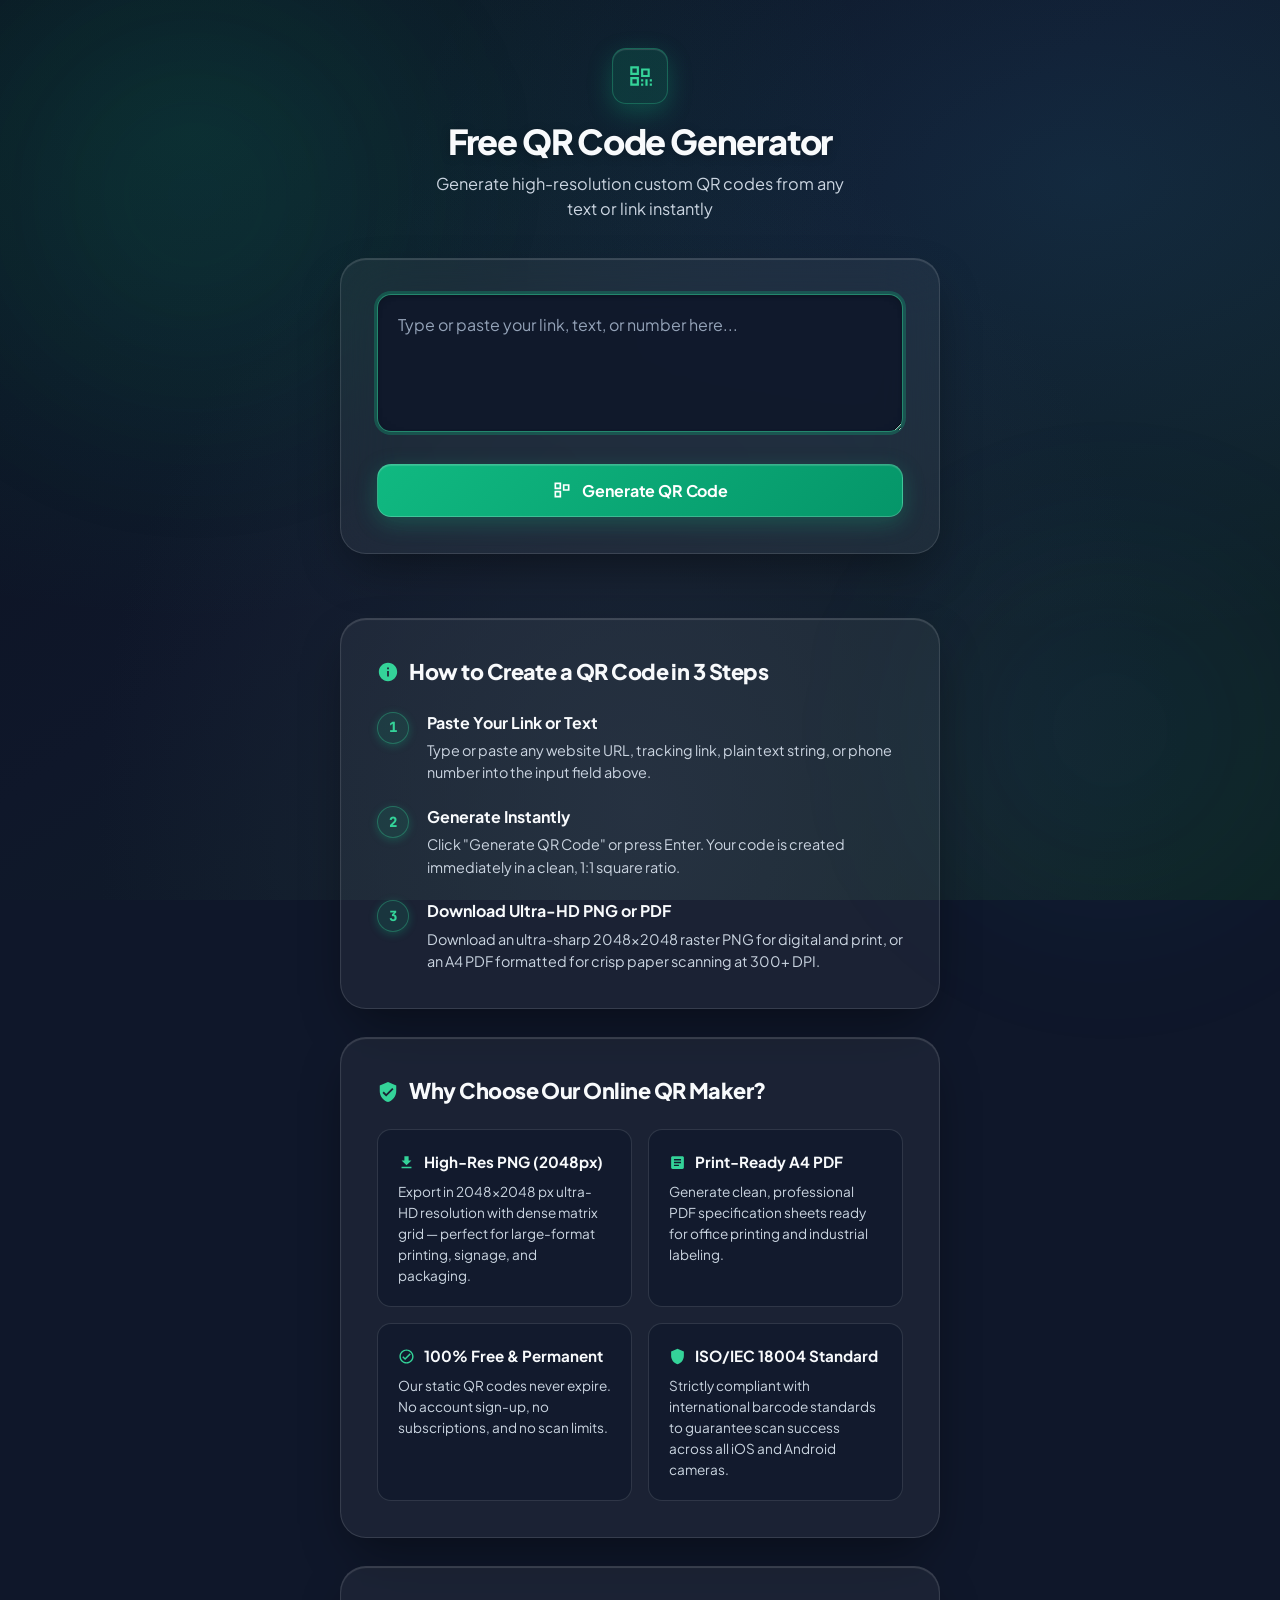
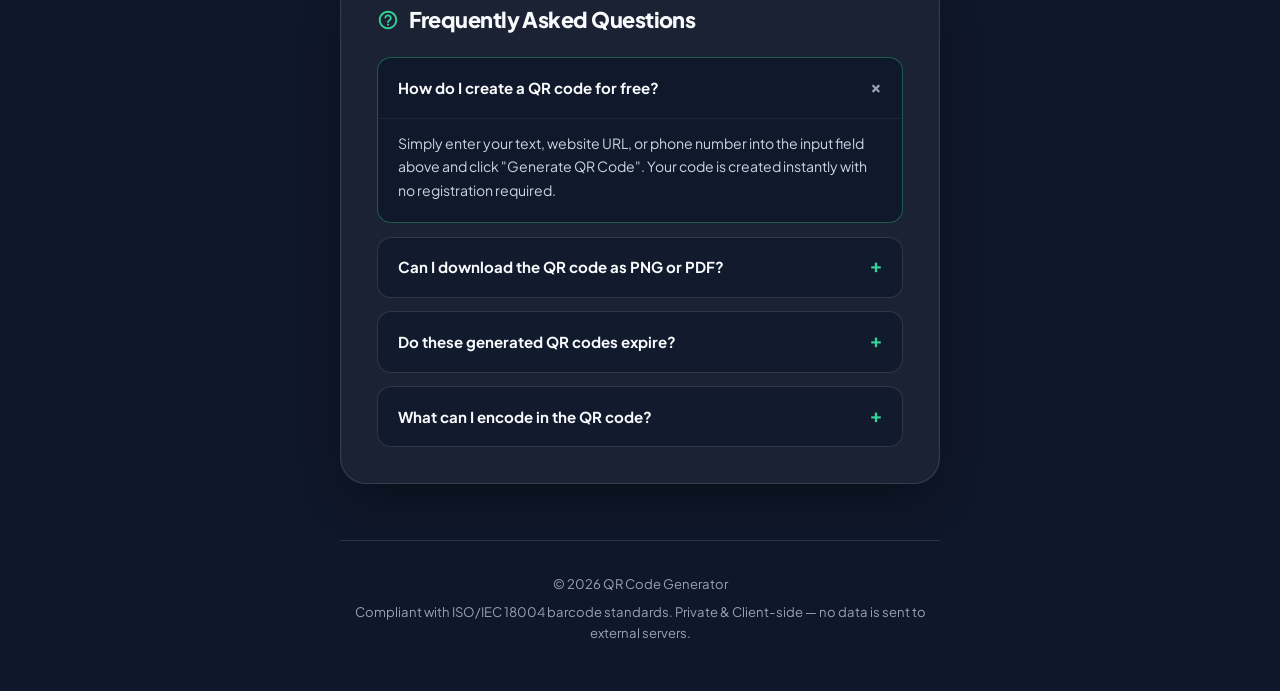
==== index.html @ 017c7a45 "first-commit" ====
<!DOCTYPE html>
<html lang="en">

<head>
    <meta charset="UTF-8">
    <meta name="viewport" content="width=device-width, initial-scale=1.0">
    <title>Free QR Code Generator</title>

    <!-- Search Engine Optimization Meta Tags -->
    <meta name="description"
        content="Generate high-resolution custom QR codes online for free. Convert links, text, or phone numbers to scannable QR codes and download as PNG or PDF instantly.">
    <meta name="keywords"
        content="QR code generator, free QR code generator, create QR code online, QR code maker, generate QR code from link, download QR code PNG, QR code PDF generator, permanent QR code, high resolution QR code">
    <meta name="author" content="QR Code Generator">
    <meta name="robots" content="index, follow, max-image-preview:large, max-snippet:-1, max-video-preview:-1">
    <link rel="canonical" href="https://qrcode-generator.pages.dev/">

    <!-- Open Graph / Facebook / LinkedIn / Discord -->
    <meta property="og:type" content="website">
    <meta property="og:url" content="https://qrcode-generator.pages.dev/">
    <meta property="og:title" content="Free QR Code Generator — Create Custom QR Codes in PNG & PDF">
    <meta property="og:description"
        content="Generate high-resolution custom QR codes online for free. Convert links, text, or phone numbers to scannable QR codes and download as PNG or PDF instantly.">
    <meta property="og:site_name" content="QR Code Generator">
    <meta property="og:locale" content="en_US">

    <!-- Twitter Card -->
    <meta name="twitter:card" content="summary_large_image">
    <meta name="twitter:url" content="https://qrcode-generator.pages.dev/">
    <meta name="twitter:title" content="Free QR Code Generator — Create Custom QR Codes in PNG & PDF">
    <meta name="twitter:description"
        content="Generate high-resolution custom QR codes online for free. Convert links, text, or phone numbers to scannable QR codes and download as PNG or PDF instantly.">

    <!-- Mobile & Theme -->
    <meta name="theme-color" content="#0f172a">
    <link rel="icon" type="image/svg+xml"
        href="data:image/svg+xml,%3Csvg xmlns='http://www.w3.org/2000/svg' viewBox='0 0 24 24' fill='%2334d399'%3E%3Cpath d='M3 11V3h8v8H3zm2-6v4h4V5H5zM3 21v-8h8v8H3zm2-6v4h4v-4H5zm8-10h8v8h-8V5zm2 6h4V7h-4v4zm-2 4h2v2h-2v-2zm4 0h2v2h-2v-2zm-4 4h2v2h-2v-2zm4 0h2v2h-2v-2zm4 0h2v2h-2v-2zm0-4h2v2h-2v-2zm-4 2h2v2h-2v-2z'/%3E%3C/svg%3E">
    <link rel="preconnect" href="https://fonts.googleapis.com">
    <link rel="preconnect" href="https://fonts.gstatic.com" crossorigin>
    <link
        href="https://fonts.googleapis.com/css2?family=Plus+Jakarta+Sans:wght@400;500;600;700;800&family=JetBrains+Mono:wght@400;500;600&display=swap"
        rel="stylesheet">
    <link rel="stylesheet" href="styles.css">

    <!-- Schema.org JSON-LD Structured Data for Google Rich Snippets -->
    <script type="application/ld+json">
    {
      "@context": "https://schema.org",
      "@graph": [
        {
          "@type": "WebApplication",
          "@id": "https://qrcode-generator.pages.dev/#webapp",
          "name": "QR Code Generator",
          "url": "https://qrcode-generator.pages.dev/",
          "description": "Free high-quality QR code generator tool to create scannable QR codes from links or text, downloadable in PNG and PDF.",
          "applicationCategory": "UtilitiesApplication",
          "operatingSystem": "All",
          "browserRequirements": "Requires JavaScript. Requires HTML5.",
          "offers": {
            "@type": "Offer",
            "price": "0",
            "priceCurrency": "USD"
          },
          "featureList": [
            "Convert any text or URL into a QR code",
            "Ultra high-resolution 2048x2048 PNG download",
            "Print-ready A4 PDF document download",
            "High-version dense matrix with Level H error correction",
            "ISO/IEC 18004 Standard compliance",
            "100% free with no registration required"
          ]
        },
        {
          "@type": "HowTo",
          "@id": "https://qrcode-generator.pages.dev/#howto",
          "name": "How to Create a QR Code for Free",
          "description": "Step-by-step instructions to create and download a custom QR code.",
          "step": [
            {
              "@type": "HowToStep",
              "position": 1,
              "name": "Enter Your Content",
              "text": "Paste any URL link, text string, tracking ID, or phone number into the input field."
            },
            {
              "@type": "HowToStep",
              "position": 2,
              "name": "Click Generate",
              "text": "Click the Generate QR Code button or press Enter to render the scannable code immediately."
            },
            {
              "@type": "HowToStep",
              "position": 3,
              "name": "Download Ultra HD PNG or PDF",
              "text": "Choose to download your QR code as a 2048x2048 ultra-HD PNG image or an A4 PDF document optimized for paper printing."
            }
          ]
        },
        {
          "@type": "FAQPage",
          "@id": "https://qrcode-generator.pages.dev/#faq",
          "mainEntity": [
            {
              "@type": "Question",
              "name": "How do I create a QR code for free?",
              "acceptedAnswer": {
                "@type": "Answer",
                "text": "Simply enter your text, website URL, or phone number into the input field above, and click 'Generate QR Code'. Your code is created instantly with no registration required."
              }
            },
            {
              "@type": "Question",
              "name": "Can I download the QR code as PNG or PDF?",
              "acceptedAnswer": {
                "@type": "Answer",
                "text": "Yes! Once generated, you can download your QR code as an ultra high-resolution 2048x2048 raster PNG image for screens and print, or as an A4 PDF document formatted for crisp paper printing."
              }
            },
            {
              "@type": "Question",
              "name": "Do these generated QR codes expire?",
              "acceptedAnswer": {
                "@type": "Answer",
                "text": "No. These are static standard QR codes compliant with the ISO/IEC 18004 specification. They never expire and will work permanently as long as the encoded destination remains valid."
              }
            },
            {
              "@type": "Question",
              "name": "What can I encode in the QR code?",
              "acceptedAnswer": {
                "@type": "Answer",
                "text": "You can encode website links (URLs), serial numbers, tracking identifiers, Wi-Fi credentials, email addresses, phone numbers, or any custom text up to 2,048 characters."
              }
            }
          ]
        }
      ]
    }
    </script>
</head>

<body>

    <main class="app-shell">
        <!-- Header -->
        <header class="app-header">
            <div class="brand-icon" aria-hidden="true">
                <svg viewBox="0 0 24 24">
                    <path
                        d="M3 11V3h8v8H3zm2-6v4h4V5H5zM3 21v-8h8v8H3zm2-6v4h4v-4H5zm8-10h8v8h-8V5zm2 6h4V7h-4v4zm-2 4h2v2h-2v-2zm4 0h2v2h-2v-2zm-4 4h2v2h-2v-2zm4 0h2v2h-2v-2zm4 0h2v2h-2v-2zm0-4h2v2h-2v-2zm-4 2h2v2h-2v-2z" />
                </svg>
            </div>
            <h1>Free QR Code Generator</h1>
            <p>Generate high-resolution custom QR codes from any text or link instantly</p>
        </header>

        <!-- Main Form Card -->
        <section class="main-card" aria-label="QR Code Generator Tool">
            <form id="qrForm">
                <div class="form-group">
                    <!-- <div class="form-label">
                        <label for="textInput"></label>
                        <span class="char-counter"><span id="charCount">0</span> characters</span>
                    </div> -->
                    <textarea id="textInput" class="input-field"
                        placeholder="Type or paste your link, text, or number here..." rows="4" autofocus
                        aria-label="Text or link to encode into QR code" required></textarea>
                </div>

                <button type="submit" class="btn-primary" id="generateBtn" aria-label="Generate QR Code">
                    <svg viewBox="0 0 24 24" aria-hidden="true">
                        <path
                            d="M3 11V3h8v8H3zm2-6v4h4V5H5zM3 21v-8h8v8H3zm2-6v4h4v-4H5zm8-10h8v8h-8V5zm2 6h4V7h-4v4z" />
                    </svg>
                    Generate QR Code
                </button>
            </form>
        </section>

        <!-- SEO Informational & Keyword Authority Section -->
        <section class="seo-content-section" aria-label="About QR Code Generator">
            <!-- How It Works Step-by-Step -->
            <article class="seo-card">
                <h2>
                    <svg viewBox="0 0 24 24" aria-hidden="true">
                        <path
                            d="M12 2C6.48 2 2 6.48 2 12s4.48 10 10 10 10-4.48 10-10S17.52 2 12 2zm1 15h-2v-6h2v6zm0-8h-2V7h2v2z" />
                    </svg>
                    How to Create a QR Code in 3 Steps
                </h2>
                <ol class="steps-list">
                    <li class="step-item">
                        <span class="step-num" aria-hidden="true">1</span>
                        <div class="step-info">
                            <h3>Paste Your Link or Text</h3>
                            <p>Type or paste any website URL, tracking link, plain text string, or phone number into the
                                input field above.</p>
                        </div>
                    </li>
                    <li class="step-item">
                        <span class="step-num" aria-hidden="true">2</span>
                        <div class="step-info">
                            <h3>Generate Instantly</h3>
                            <p>Click "Generate QR Code" or press Enter. Your code is created immediately in a clean, 1:1
                                square ratio.</p>
                        </div>
                    </li>
                    <li class="step-item">
                        <span class="step-num" aria-hidden="true">3</span>
                        <div class="step-info">
                            <h3>Download Ultra-HD PNG or PDF</h3>
                            <p>Download an ultra-sharp 2048×2048 raster PNG for digital and print, or an A4 PDF
                                formatted for crisp paper scanning at 300+ DPI.</p>
                        </div>
                    </li>
                </ol>
            </article>

            <!-- Key Features Grid -->
            <article class="seo-card">
                <h2>
                    <svg viewBox="0 0 24 24" aria-hidden="true">
                        <path
                            d="M12 1L3 5v6c0 5.55 3.84 10.74 9 12 5.16-1.26 9-6.45 9-12V5l-9-4zm-2 16l-4-4 1.41-1.41L10 14.17l6.59-6.59L18 9l-8 8z" />
                    </svg>
                    Why Choose Our Online QR Maker?
                </h2>
                <div class="features-grid">
                    <div class="feature-box">
                        <h3>
                            <svg viewBox="0 0 24 24" aria-hidden="true">
                                <path d="M19 9h-4V3H9v6H5l7 7 7-7zM5 18v2h14v-2H5z" />
                            </svg>
                            High-Res PNG (2048px)
                        </h3>
                        <p>Export in 2048×2048 px ultra-HD resolution with dense matrix grid — perfect for large-format
                            printing, signage, and packaging.</p>
                    </div>
                    <div class="feature-box">
                        <h3>
                            <svg viewBox="0 0 24 24" aria-hidden="true">
                                <path
                                    d="M19 3H5c-1.1 0-2 .9-2 2v14c0 1.1.9 2 2 2h14c1.1 0 2-.9 2-2V5c0-1.1-.9-2-2-2zm-5 14H7v-2h7v2zm3-4H7v-2h10v2zm0-4H7V7h10v2z" />
                            </svg>
                            Print-Ready A4 PDF
                        </h3>
                        <p>Generate clean, professional PDF specification sheets ready for office printing and
                            industrial labeling.</p>
                    </div>
                    <div class="feature-box">
                        <h3>
                            <svg viewBox="0 0 24 24" aria-hidden="true">
                                <path
                                    d="M12 2C6.48 2 2 6.48 2 12s4.48 10 10 10 10-4.48 10-10S17.52 2 12 2zm0 18c-4.41 0-8-3.59-8-8s3.59-8 8-8 8 3.59 8 8-3.59 8-8 8zm4.59-12.42L10 14.17l-2.59-2.58L6 13l4 4 8-8z" />
                            </svg>
                            100% Free & Permanent
                        </h3>
                        <p>Our static QR codes never expire. No account sign-up, no subscriptions, and no scan limits.
                        </p>
                    </div>
                    <div class="feature-box">
                        <h3>
                            <svg viewBox="0 0 24 24" aria-hidden="true">
                                <path d="M12 1L3 5v6c0 5.55 3.84 10.74 9 12 5.16-1.26 9-6.45 9-12V5l-9-4z" />
                            </svg>
                            ISO/IEC 18004 Standard
                        </h3>
                        <p>Strictly compliant with international barcode standards to guarantee scan success across all
                            iOS and Android cameras.</p>
                    </div>
                </div>
            </article>

            <!-- Frequently Asked Questions (FAQ) -->
            <article class="seo-card">
                <h2>
                    <svg viewBox="0 0 24 24" aria-hidden="true">
                        <path
                            d="M11 18h2v-2h-2v2zm1-16C6.48 2 2 6.48 2 12s4.48 10 10 10 10-4.48 10-10S17.52 2 12 2zm0 18c-4.41 0-8-3.59-8-8s3.59-8 8-8 8 3.59 8 8-3.59 8-8 8zm0-14c-2.21 0-4 1.79-4 4h2c0-1.1.9-2 2-2s2 .9 2 2c0 2-3 1.75-3 5h2c0-2.25 3-2.5 3-5 0-2.21-1.79-4-4-4z" />
                    </svg>
                    Frequently Asked Questions
                </h2>
                <div class="faq-list">
                    <details class="faq-item" open>
                        <summary class="faq-question">How do I create a QR code for free?</summary>
                        <div class="faq-answer">
                            Simply enter your text, website URL, or phone number into the input field above and click
                            "Generate QR Code". Your code is created instantly with no registration required.
                        </div>
                    </details>
                    <details class="faq-item">
                        <summary class="faq-question">Can I download the QR code as PNG or PDF?</summary>
                        <div class="faq-answer">
                            Yes! Once generated, you can download your QR code as an ultra high-resolution 2048×2048 raster PNG
                            image optimized for print and screens, or as an A4 PDF document formatted for paper printing.
                        </div>
                    </details>
                    <details class="faq-item">
                        <summary class="faq-question">Do these generated QR codes expire?</summary>
                        <div class="faq-answer">
                            No. These are static standard QR codes compliant with the ISO/IEC 18004 specification. They
                            never expire and will work permanently as long as the encoded destination remains valid.
                        </div>
                    </details>
                    <details class="faq-item">
                        <summary class="faq-question">What can I encode in the QR code?</summary>
                        <div class="faq-answer">
                            You can encode website links (URLs), serial numbers, tracking identifiers, Wi-Fi
                            credentials, email addresses, phone numbers, or any custom text up to 2,048 characters.
                        </div>
                    </details>
                </div>
            </article>
        </section>

        <!-- SEO Footer -->
        <footer class="seo-footer">
            <p>© 2026 QR Code Generator</p>
            <p>Compliant with ISO/IEC 18004 barcode standards. Private & Client-side — no data is sent to external
                servers.</p>
        </footer>
    </main>

    <!-- Toast Notification -->
    <div id="toast" class="toast-msg" role="status" aria-live="polite"></div>

    <script src="script.js"></script>
</body>

</html>
---- styles.css ----
/* ==========================================================================
   QR Code Generator — Pro Typography, Fluid Responsiveness & Micro-Animations
   Font: Plus Jakarta Sans & JetBrains Mono
   Theme: Easy-on-the-Eyes Ambient Slate & Electric Mint Glassmorphism
   Zero Purple · Zero Pitch-Black · Zero Warping
   ========================================================================== */

/* --------------------------------------------------------------------------
   Design Tokens & System Variables
   -------------------------------------------------------------------------- */
:root {
    /* Atmospheric Base & Canvas */
    --bg-base: #0f172a;
    --card-glass: rgba(255, 255, 255, 0.05);
    --card-glass-hover: rgba(255, 255, 255, 0.08);
    --input-glass: rgba(15, 23, 42, 0.65);
    --input-glass-focus: rgba(15, 23, 42, 0.9);

    /* Glass Borders & Specular Highlights */
    --border-glass: rgba(255, 255, 255, 0.12);
    --border-glass-hover: rgba(255, 255, 255, 0.22);
    --border-glass-focus: rgba(52, 211, 153, 0.6);
    --glass-shine: inset 0 1px 1px rgba(255, 255, 255, 0.15);

    /* Professional High-Contrast Typography */
    --text-primary: #f8fafc;
    --text-secondary: #cbd5e1;
    --text-muted: #94a3b8;
    --text-inverse: #022c22;

    /* Primary Accent (Electric Emerald Mint) */
    --accent: #10b981;
    --accent-hover: #34d399;
    --accent-glow: rgba(16, 185, 129, 0.28);
    --accent-glass: rgba(16, 185, 129, 0.12);
    --accent-border: rgba(52, 211, 153, 0.35);

    /* PDF Sky Blue Accent */
    --pdf-accent: #38bdf8;
    --pdf-accent-hover: #7dd3fc;
    --pdf-glass: rgba(56, 189, 248, 0.12);
    --pdf-border: rgba(56, 189, 248, 0.35);

    /* Radii */
    --radius-xs: 6px;
    --radius-sm: 10px;
    --radius-md: 14px;
    --radius-lg: 20px;
    --radius-xl: 26px;

    /* Depth Shadows */
    --shadow-glass: 0 20px 50px -12px rgba(0, 0, 0, 0.45), var(--glass-shine);
    --shadow-hover: 0 25px 60px -12px rgba(0, 0, 0, 0.55), var(--glass-shine);

    /* Pro Typography Stack */
    --font-sans: 'Plus Jakarta Sans', -apple-system, BlinkMacSystemFont, 'Segoe UI', Roboto, sans-serif;
    --font-mono: 'JetBrains Mono', 'SF Mono', Consolas, monospace;

    /* Animation Timing */
    --ease-spring: cubic-bezier(0.16, 1, 0.3, 1);
    --ease-bounce: cubic-bezier(0.34, 1.56, 0.64, 1);
    --ease-smooth: cubic-bezier(0.4, 0, 0.2, 1);
}

/* --------------------------------------------------------------------------
   Reset & Fluid Base
   -------------------------------------------------------------------------- */
*,
*::before,
*::after {
    box-sizing: border-box;
    margin: 0;
    padding: 0;
    -webkit-tap-highlight-color: transparent;
}

a,
button,
input,
textarea,
select,
summary,
[role="button"] {
    -webkit-tap-highlight-color: transparent;
}

html {
    scroll-behavior: smooth;
    -webkit-font-smoothing: antialiased;
    -moz-osx-font-smoothing: grayscale;
    text-rendering: optimizeLegibility;
    font-feature-settings: "cv02", "cv03", "cv04", "cv11";
}

/* Custom Sleek Scrollbar */
html {
    scrollbar-width: thin;
    scrollbar-color: rgba(52, 211, 153, 0.35) transparent;
}

::-webkit-scrollbar {
    width: 6px;
    height: 6px;
}

::-webkit-scrollbar-track {
    background: transparent;
}

::-webkit-scrollbar-thumb {
    background: rgba(255, 255, 255, 0.14);
    border-radius: 999px;
    transition: background 0.2s ease;
}

::-webkit-scrollbar-thumb:hover {
    background: rgba(52, 211, 153, 0.5);
}

/* ==========================================================================
   Ambient Atmospheric Background
   ========================================================================== */
body {
    background-color: var(--bg-base);
    background-image:
        radial-gradient(at 15% 15%, rgba(16, 185, 129, 0.12) 0px, transparent 45%),
        radial-gradient(at 85% 20%, rgba(56, 189, 248, 0.1) 0px, transparent 45%),
        radial-gradient(at 50% 90%, rgba(30, 41, 59, 0.8) 0px, transparent 60%),
        linear-gradient(145deg, #0b1120 0%, #0f172a 45%, #0f2425 100%);
    background-attachment: fixed;
    color: var(--text-primary);
    font-family: var(--font-sans);
    line-height: 1.6;
    min-height: 100vh;
    display: flex;
    flex-direction: column;
    align-items: center;
    justify-content: center;
    padding: clamp(1.5rem, 4vw, 3rem) clamp(1rem, 3.5vw, 1.75rem);
    position: relative;
    overflow-x: hidden;
}

/* Ambient Floating Orbs */
body::before,
body::after {
    content: '';
    position: fixed;
    border-radius: 50%;
    filter: blur(100px);
    pointer-events: none;
    z-index: -1;
    opacity: 0.65;
    will-change: transform, opacity;
}

body::before {
    width: clamp(320px, 45vw, 550px);
    height: clamp(320px, 45vw, 550px);
    background: radial-gradient(circle, rgba(16, 185, 129, 0.18), transparent 70%);
    top: -80px;
    left: -80px;
    animation: floatOrb1 22s ease-in-out infinite alternate;
}

body::after {
    width: clamp(300px, 40vw, 500px);
    height: clamp(300px, 40vw, 500px);
    background: radial-gradient(circle, rgba(56, 189, 248, 0.14), transparent 70%);
    bottom: -80px;
    right: -80px;
    animation: floatOrb2 25s ease-in-out infinite alternate;
}

@keyframes floatOrb1 {
    0% {
        transform: translate(0, 0) scale(1);
    }

    50% {
        transform: translate(40px, 30px) scale(1.06);
    }

    100% {
        transform: translate(-20px, 45px) scale(0.96);
    }
}

@keyframes floatOrb2 {
    0% {
        transform: translate(0, 0) scale(1);
    }

    50% {
        transform: translate(-35px, -25px) scale(1.08);
    }

    100% {
        transform: translate(25px, -35px) scale(0.95);
    }
}

/* ==========================================================================
   Layout Shell & Fluid Proportions
   ========================================================================== */
.app-shell {
    width: 100%;
    max-width: 600px;
    margin: 0 auto;
}

/* Header Section */
.app-header {
    text-align: center;
    margin-bottom: clamp(1.5rem, 3.5vw, 2.25rem);
    animation: fadeInUp 0.5s var(--ease-spring) both;
}

.brand-icon {
    width: clamp(48px, 6vw, 56px);
    height: clamp(48px, 6vw, 56px);
    background: rgba(16, 185, 129, 0.15);
    border: 1px solid rgba(52, 211, 153, 0.3);
    border-radius: var(--radius-md);
    display: inline-flex;
    align-items: center;
    justify-content: center;
    color: var(--accent-hover);
    margin-bottom: 1rem;
    box-shadow: 0 8px 24px var(--accent-glow), var(--glass-shine);
    backdrop-filter: blur(14px);
    -webkit-backdrop-filter: blur(14px);
    transition: transform 0.3s var(--ease-bounce), box-shadow 0.3s ease;
}

.brand-icon:hover {
    transform: translateY(-2px) scale(1.05);
    box-shadow: 0 12px 30px rgba(16, 185, 129, 0.35), var(--glass-shine);
}

.brand-icon svg {
    width: 26px;
    height: 26px;
    fill: currentColor;
}

.app-header h1 {
    font-size: clamp(1.65rem, 4vw + 0.4rem, 2.15rem);
    font-weight: 800;
    letter-spacing: -0.035em;
    line-height: 1.25;
    margin-bottom: 0.5rem;
    color: var(--text-primary);
    text-shadow: 0 2px 10px rgba(0, 0, 0, 0.25);
}

.app-header p {
    font-size: clamp(0.92rem, 1.5vw + 0.4rem, 1.02rem);
    color: var(--text-secondary);
    max-width: 440px;
    margin: 0 auto;
    line-height: 1.55;
}

/* ==========================================================================
   Glassmorphic Card Panel & Interactive Micro-Animations
   ========================================================================== */
.main-card {
    background: var(--card-glass);
    backdrop-filter: blur(28px);
    -webkit-backdrop-filter: blur(28px);
    border: 1px solid var(--border-glass);
    border-radius: var(--radius-xl);
    padding: clamp(1.35rem, 3.8vw, 2.25rem);
    box-shadow: var(--shadow-glass);
    transition: border-color 0.3s ease, box-shadow 0.3s ease, transform 0.3s ease;
    animation: fadeInUp 0.55s var(--ease-spring) 0.08s both;
}

.main-card:hover {
    border-color: var(--border-glass-hover);
    box-shadow: var(--shadow-hover);
}

/* Form Structure */
.form-group {
    margin-bottom: 1.5rem;
}

.form-label {
    display: flex;
    justify-content: space-between;
    align-items: center;
    font-size: 0.82rem;
    font-weight: 700;
    color: var(--text-secondary);
    margin-bottom: 0.65rem;
    text-transform: uppercase;
    letter-spacing: 0.05em;
}

.char-counter {
    font-family: var(--font-mono);
    font-size: 0.76rem;
    color: var(--text-muted);
    font-variant-numeric: tabular-nums;
}

/* Input Area (16px base font prevents iOS auto-zoom) */
.input-field {
    width: 100%;
    padding: 1.05rem 1.25rem;
    background: var(--input-glass);
    backdrop-filter: blur(16px);
    -webkit-backdrop-filter: blur(16px);
    border: 1px solid var(--border-glass);
    border-radius: var(--radius-md);
    color: var(--text-primary);
    font-family: var(--font-sans);
    font-size: 1rem;
    outline: none;
    transition: all 0.25s var(--ease-smooth);
    resize: vertical;
    min-height: 125px;
    line-height: 1.6;
    box-shadow: inset 0 2px 4px rgba(0, 0, 0, 0.2);
}

.input-field:hover {
    border-color: var(--border-glass-hover);
    background: rgba(15, 23, 42, 0.72);
}

.input-field:focus {
    background: var(--input-glass-focus);
    border-color: var(--border-glass-focus);
    box-shadow: 0 0 0 3px var(--accent-glow), inset 0 2px 4px rgba(0, 0, 0, 0.2);
    transform: translateY(-1px);
}

.input-field::placeholder {
    color: var(--text-muted);
    font-weight: 400;
}

.input-error-shake {
    animation: shakeInput 0.4s cubic-bezier(0.36, 0.07, 0.19, 0.97) both;
    border-color: #f43f5e !important;
    box-shadow: 0 0 0 3px rgba(244, 63, 94, 0.3) !important;
}

@keyframes shakeInput {

    10%,
    90% {
        transform: translate3d(-2px, 0, 0);
    }

    20%,
    80% {
        transform: translate3d(3px, 0, 0);
    }

    30%,
    50%,
    70% {
        transform: translate3d(-5px, 0, 0);
    }

    40%,
    60% {
        transform: translate3d(5px, 0, 0);
    }
}

/* ==========================================================================
   Buttons with Shimmer Sweep & Tactile Feedback
   ========================================================================== */
.btn-primary {
    width: 100%;
    min-height: 48px;
    padding: 0.95rem 1.5rem;
    background: linear-gradient(135deg, #10b981 0%, #059669 100%);
    color: #ffffff;
    border: 1px solid rgba(255, 255, 255, 0.2);
    border-radius: var(--radius-md);
    font-family: var(--font-sans);
    font-size: 1rem;
    font-weight: 700;
    letter-spacing: -0.01em;
    cursor: pointer;
    display: flex;
    align-items: center;
    justify-content: center;
    gap: 0.65rem;
    position: relative;
    overflow: hidden;
    transition: all 0.25s var(--ease-spring);
    box-shadow: 0 6px 22px var(--accent-glow), var(--glass-shine);
    text-decoration: none;
}

/* Shimmer Light Sweep on Hover */
.btn-primary::after {
    content: '';
    position: absolute;
    top: 0;
    left: -120%;
    width: 60%;
    height: 100%;
    background: linear-gradient(90deg, transparent, rgba(255, 255, 255, 0.25), transparent);
    transform: skewX(-20deg);
    transition: left 0.65s ease;
}

.btn-primary:hover {
    background: linear-gradient(135deg, #34d399 0%, #10b981 100%);
    transform: translateY(-2px);
    box-shadow: 0 10px 28px rgba(16, 185, 129, 0.4), var(--glass-shine);
}

.btn-primary:hover::after {
    left: 150%;
}

.btn-primary:active {
    transform: translateY(0) scale(0.985);
    box-shadow: 0 4px 14px var(--accent-glow);
}

.btn-primary svg {
    width: 20px;
    height: 20px;
    fill: currentColor;
    transition: transform 0.25s ease;
}

.btn-primary:hover svg {
    transform: rotate(6deg) scale(1.08);
}

/* ==========================================================================
   Result Page — QR Viewfinder & Download Actions
   ========================================================================== */
.top-bar {
    display: flex;
    align-items: center;
    justify-content: space-between;
    margin-bottom: 1.5rem;
    animation: fadeInUp 0.4s var(--ease-spring) both;
}

.back-btn {
    display: inline-flex;
    align-items: center;
    gap: 0.45rem;
    min-height: 42px;
    color: var(--text-secondary);
    text-decoration: none;
    font-size: 0.88rem;
    font-weight: 600;
    padding: 0.5rem 1rem;
    border-radius: var(--radius-sm);
    border: 1px solid var(--border-glass);
    background: var(--card-glass);
    backdrop-filter: blur(12px);
    -webkit-backdrop-filter: blur(12px);
    transition: all 0.2s var(--ease-smooth);
    box-shadow: var(--glass-shine);
}

.back-btn:hover {
    color: var(--text-primary);
    border-color: var(--border-glass-hover);
    background: var(--card-glass-hover);
    transform: translateX(-3px);
}

.back-btn svg {
    width: 16px;
    height: 16px;
    fill: currentColor;
    transition: transform 0.2s ease;
}

.back-btn:hover svg {
    transform: translateX(-2px);
}

/* QR Showcase Card */
.qr-display-card {
    text-align: center;
}

/* Strict 1:1 QR Centerpiece with Reveal Animation */
.qr-frame {
    background: #ffffff;
    width: min(260px, 100%);
    aspect-ratio: 1 / 1;
    margin: 0 auto 1.5rem;
    padding: 12px;
    border-radius: var(--radius-lg);
    box-shadow:
        0 18px 40px rgba(0, 0, 0, 0.38),
        0 0 0 1px rgba(255, 255, 255, 0.35);
    display: flex;
    align-items: center;
    justify-content: center;
    animation: qrReveal 0.55s var(--ease-bounce) 0.15s both;
    position: relative;
    overflow: hidden;
}

@keyframes qrReveal {
    from {
        opacity: 0;
        transform: scale(0.9) translateY(10px);
    }

    to {
        opacity: 1;
        transform: scale(1) translateY(0);
    }
}

#qrcode {
    width: 100% !important;
    height: 100% !important;
    aspect-ratio: 1 / 1 !important;
    display: flex !important;
    align-items: center !important;
    justify-content: center !important;
}

/* Hide duplicate canvas generated by qrcode.js */
#qrcode canvas {
    display: none !important;
}

/* Pure 1:1 Sharp Image */
#qrcode img {
    display: block !important;
    width: 100% !important;
    height: 100% !important;
    aspect-ratio: 1 / 1 !important;
    object-fit: contain !important;
    image-rendering: -webkit-optimize-contrast;
    image-rendering: crisp-edges;
    image-rendering: pixelated;
}

/* Payload Glass Box */
.payload-box {
    background: var(--input-glass);
    backdrop-filter: blur(16px);
    -webkit-backdrop-filter: blur(16px);
    border: 1px solid var(--border-glass);
    border-radius: var(--radius-md);
    padding: 0.85rem 1.15rem;
    display: flex;
    align-items: center;
    gap: 0.75rem;
    margin-bottom: 1.5rem;
    text-align: left;
    box-shadow: inset 0 1px 2px rgba(0, 0, 0, 0.2);
}

.payload-text {
    flex: 1;
    min-width: 0;
    font-family: var(--font-mono);
    font-size: 0.86rem;
    color: var(--text-secondary);
    white-space: nowrap;
    overflow: hidden;
    text-overflow: ellipsis;
}

.copy-btn {
    background: rgba(255, 255, 255, 0.06);
    border: 1px solid var(--border-glass);
    color: var(--text-secondary);
    min-height: 36px;
    padding: 6px 13px;
    border-radius: var(--radius-sm);
    font-family: var(--font-sans);
    font-size: 0.8rem;
    font-weight: 600;
    cursor: pointer;
    display: flex;
    align-items: center;
    gap: 6px;
    transition: all 0.2s var(--ease-smooth);
    flex-shrink: 0;
    backdrop-filter: blur(8px);
}

.copy-btn:hover {
    color: var(--accent-hover);
    border-color: var(--accent-border);
    background: var(--accent-glass);
    transform: translateY(-1px);
}

.copy-btn:active {
    transform: scale(0.96);
}

.copy-btn.is-copied {
    color: var(--accent-hover);
    border-color: var(--accent);
    background: var(--accent-glass);
}

.copy-btn svg {
    width: 14px;
    height: 14px;
    fill: currentColor;
}

/* Download Actions Grid */
.download-actions {
    display: grid;
    grid-template-columns: repeat(auto-fit, minmax(200px, 1fr));
    gap: 1rem;
    margin-bottom: 1.25rem;
}

.btn-download {
    min-height: 50px;
    padding: 0.95rem 1.25rem;
    border-radius: var(--radius-md);
    font-family: var(--font-sans);
    font-size: 0.94rem;
    font-weight: 700;
    cursor: pointer;
    display: flex;
    align-items: center;
    justify-content: center;
    gap: 0.6rem;
    transition: all 0.25s var(--ease-spring);
    border: 1px solid transparent;
    text-decoration: none;
    backdrop-filter: blur(12px);
    -webkit-backdrop-filter: blur(12px);
    position: relative;
    overflow: hidden;
}

.btn-download svg {
    width: 18px;
    height: 18px;
    fill: currentColor;
    transition: transform 0.2s ease;
}

.btn-download:hover svg {
    transform: translateY(2px);
}

.btn-download--png {
    background: var(--accent-glass);
    border-color: var(--accent-border);
    color: var(--accent-hover);
    box-shadow: 0 4px 14px rgba(16, 185, 129, 0.15), var(--glass-shine);
}

.btn-download--png:hover {
    background: var(--accent);
    color: #ffffff;
    box-shadow: 0 10px 26px var(--accent-glow), var(--glass-shine);
    transform: translateY(-3px);
}

.btn-download--pdf {
    background: var(--pdf-glass);
    border-color: var(--pdf-border);
    color: var(--pdf-accent);
    box-shadow: 0 4px 14px rgba(56, 189, 248, 0.15), var(--glass-shine);
}

.btn-download--pdf:hover {
    background: var(--pdf-accent);
    color: #0b1329;
    box-shadow: 0 10px 26px rgba(56, 189, 248, 0.38), var(--glass-shine);
    transform: translateY(-3px);
}

.btn-download:active {
    transform: translateY(0) scale(0.98);
}

/* Secondary Button */
.btn-secondary {
    display: inline-flex;
    align-items: center;
    justify-content: center;
    gap: 0.55rem;
    width: 100%;
    min-height: 46px;
    padding: 0.85rem 1.25rem;
    background: rgba(255, 255, 255, 0.03);
    color: var(--text-muted);
    border: 1px solid var(--border-glass);
    border-radius: var(--radius-md);
    font-family: var(--font-sans);
    font-size: 0.9rem;
    font-weight: 600;
    text-decoration: none;
    cursor: pointer;
    transition: all 0.2s ease;
    backdrop-filter: blur(8px);
}

.btn-secondary:hover {
    color: var(--text-primary);
    border-color: var(--border-glass-hover);
    background: var(--card-glass-hover);
    transform: translateY(-1px);
}

.btn-secondary:active {
    transform: scale(0.985);
}

.btn-secondary svg {
    width: 16px;
    height: 16px;
    fill: currentColor;
}

/* ==========================================================================
   SEO Informational Sections & Rich Snippet Content
   ========================================================================== */
.seo-content-section {
    margin-top: clamp(2.5rem, 5vw, 4rem);
    display: flex;
    flex-direction: column;
    gap: 1.75rem;
    width: 100%;
    animation: fadeInUp 0.5s var(--ease-spring) 0.18s both;
}

.seo-card {
    background: var(--card-glass);
    backdrop-filter: blur(24px);
    -webkit-backdrop-filter: blur(24px);
    border: 1px solid var(--border-glass);
    border-radius: var(--radius-xl);
    padding: clamp(1.35rem, 4vw, 2.25rem);
    box-shadow: var(--shadow-glass);
    transition: border-color 0.3s ease, box-shadow 0.3s ease, transform 0.3s ease;
}

.seo-card:hover {
    border-color: var(--border-glass-hover);
    box-shadow: var(--shadow-hover);
}

.seo-card h2 {
    font-size: clamp(1.15rem, 2vw + 0.5rem, 1.35rem);
    font-weight: 800;
    color: var(--text-primary);
    margin-bottom: 1.25rem;
    display: flex;
    align-items: center;
    gap: 0.65rem;
    letter-spacing: -0.025em;
}

.seo-card h2 svg {
    width: 22px;
    height: 22px;
    fill: var(--accent-hover);
    flex-shrink: 0;
}

/* Steps List */
.steps-list {
    list-style: none;
    display: flex;
    flex-direction: column;
    gap: 1.25rem;
}

.step-item {
    display: flex;
    align-items: flex-start;
    gap: 1.1rem;
}

.step-num {
    width: 32px;
    height: 32px;
    border-radius: 50%;
    background: var(--accent-glass);
    border: 1px solid var(--accent-border);
    color: var(--accent-hover);
    font-family: var(--font-mono);
    font-weight: 800;
    font-size: 0.88rem;
    display: flex;
    align-items: center;
    justify-content: center;
    flex-shrink: 0;
    margin-top: 2px;
    box-shadow: 0 2px 8px var(--accent-glow);
}

.step-info h3 {
    font-size: 1rem;
    font-weight: 700;
    color: var(--text-primary);
    margin-bottom: 0.25rem;
}

.step-info p {
    font-size: 0.9rem;
    color: var(--text-secondary);
    line-height: 1.55;
}

/* Features Grid */
.features-grid {
    display: grid;
    grid-template-columns: repeat(auto-fit, minmax(230px, 1fr));
    gap: 1rem;
}

.feature-box {
    background: var(--input-glass);
    border: 1px solid var(--border-glass);
    border-radius: var(--radius-md);
    padding: 1.25rem;
    transition: all 0.25s var(--ease-smooth);
}

.feature-box:hover {
    border-color: var(--border-glass-hover);
    transform: translateY(-2px);
    background: rgba(15, 23, 42, 0.8);
    box-shadow: 0 8px 20px rgba(0, 0, 0, 0.25);
}

.feature-box h3 {
    font-size: 0.95rem;
    font-weight: 700;
    color: var(--text-primary);
    margin-bottom: 0.4rem;
    display: flex;
    align-items: center;
    gap: 0.55rem;
}

.feature-box h3 svg {
    width: 17px;
    height: 17px;
    fill: var(--accent-hover);
    flex-shrink: 0;
}

.feature-box p {
    font-size: 0.85rem;
    color: var(--text-secondary);
    line-height: 1.55;
}

/* FAQ Accordions with Smooth Chevron Animation */
.faq-list {
    display: flex;
    flex-direction: column;
    gap: 0.85rem;
}

.faq-item {
    background: var(--input-glass);
    border: 1px solid var(--border-glass);
    border-radius: var(--radius-md);
    overflow: hidden;
    transition: border-color 0.25s ease, background 0.25s ease;
}

.faq-item[open] {
    border-color: var(--accent-border);
    background: rgba(15, 23, 42, 0.8);
}

.faq-question {
    padding: 1.1rem 1.25rem;
    font-size: 0.94rem;
    font-weight: 700;
    color: var(--text-primary);
    cursor: pointer;
    list-style: none;
    display: flex;
    align-items: center;
    justify-content: space-between;
    user-select: none;
    min-height: 48px;
    transition: color 0.2s ease;
}

.faq-question:hover {
    color: var(--accent-hover);
}

.faq-question::-webkit-details-marker {
    display: none;
}

.faq-question::after {
    content: '+';
    font-family: var(--font-mono);
    font-size: 1.25rem;
    font-weight: 600;
    color: var(--accent-hover);
    transition: transform 0.25s var(--ease-spring);
    line-height: 1;
}

.faq-item[open] .faq-question::after {
    transform: rotate(45deg);
    color: var(--text-muted);
}

.faq-answer {
    padding: 0 1.25rem 1.25rem 1.25rem;
    font-size: 0.88rem;
    color: var(--text-secondary);
    line-height: 1.65;
    border-top: 1px solid rgba(255, 255, 255, 0.05);
    padding-top: 0.85rem;
    animation: accordionFade 0.25s ease-out;
}

@keyframes accordionFade {
    from {
        opacity: 0;
        transform: translateY(-4px);
    }

    to {
        opacity: 1;
        transform: translateY(0);
    }
}

/* SEO Footer */
.seo-footer {
    margin-top: clamp(2.5rem, 5vw, 3.5rem);
    padding-top: 2rem;
    border-top: 1px solid var(--border-glass);
    text-align: center;
    color: var(--text-muted);
    font-size: 0.82rem;
    display: flex;
    flex-direction: column;
    gap: 0.45rem;
}

/* Toast Notification */
.toast-msg {
    position: fixed;
    bottom: 2rem;
    left: 50%;
    transform: translateX(-50%) translateY(24px);
    background: rgba(15, 23, 42, 0.92);
    backdrop-filter: blur(20px);
    -webkit-backdrop-filter: blur(20px);
    border: 1px solid var(--border-glass-hover);
    color: var(--text-primary);
    padding: 0.85rem 1.5rem;
    border-radius: var(--radius-sm);
    font-family: var(--font-sans);
    font-size: 0.88rem;
    font-weight: 600;
    box-shadow: 0 15px 35px rgba(0, 0, 0, 0.55), var(--glass-shine);
    opacity: 0;
    pointer-events: none;
    transition: all 0.3s var(--ease-spring);
    display: flex;
    align-items: center;
    gap: 0.6rem;
    z-index: 100;
    white-space: nowrap;
}

.toast-msg.is-active {
    opacity: 1;
    transform: translateX(-50%) translateY(0);
}

.toast-msg svg {
    width: 16px;
    height: 16px;
    fill: var(--accent-hover);
}

.toast-msg--error svg {
    fill: #f43f5e;
}

/* ==========================================================================
   Global Keyframe Animations
   ========================================================================== */
@keyframes fadeInUp {
    from {
        opacity: 0;
        transform: translateY(18px) scale(0.985);
    }

    to {
        opacity: 1;
        transform: translateY(0) scale(1);
    }
}

/* ==========================================================================
   Responsive Adaptations
   ========================================================================== */
@media (max-width: 640px) {
    body {
        padding: 1.25rem 0.85rem;
        justify-content: flex-start;
    }

    .main-card {
        border-radius: var(--radius-lg);
    }

    .download-actions {
        grid-template-columns: 1fr;
    }

    .features-grid {
        grid-template-columns: 1fr;
    }

    .qr-frame {
        width: min(280px, 100%);
        padding: 10px;
    }
}

@media (max-width: 360px) {
    .qr-frame {
        width: min(240px, 100%);
        padding: 8px;
    }

    .app-header h1 {
        font-size: 1.5rem;
    }
}
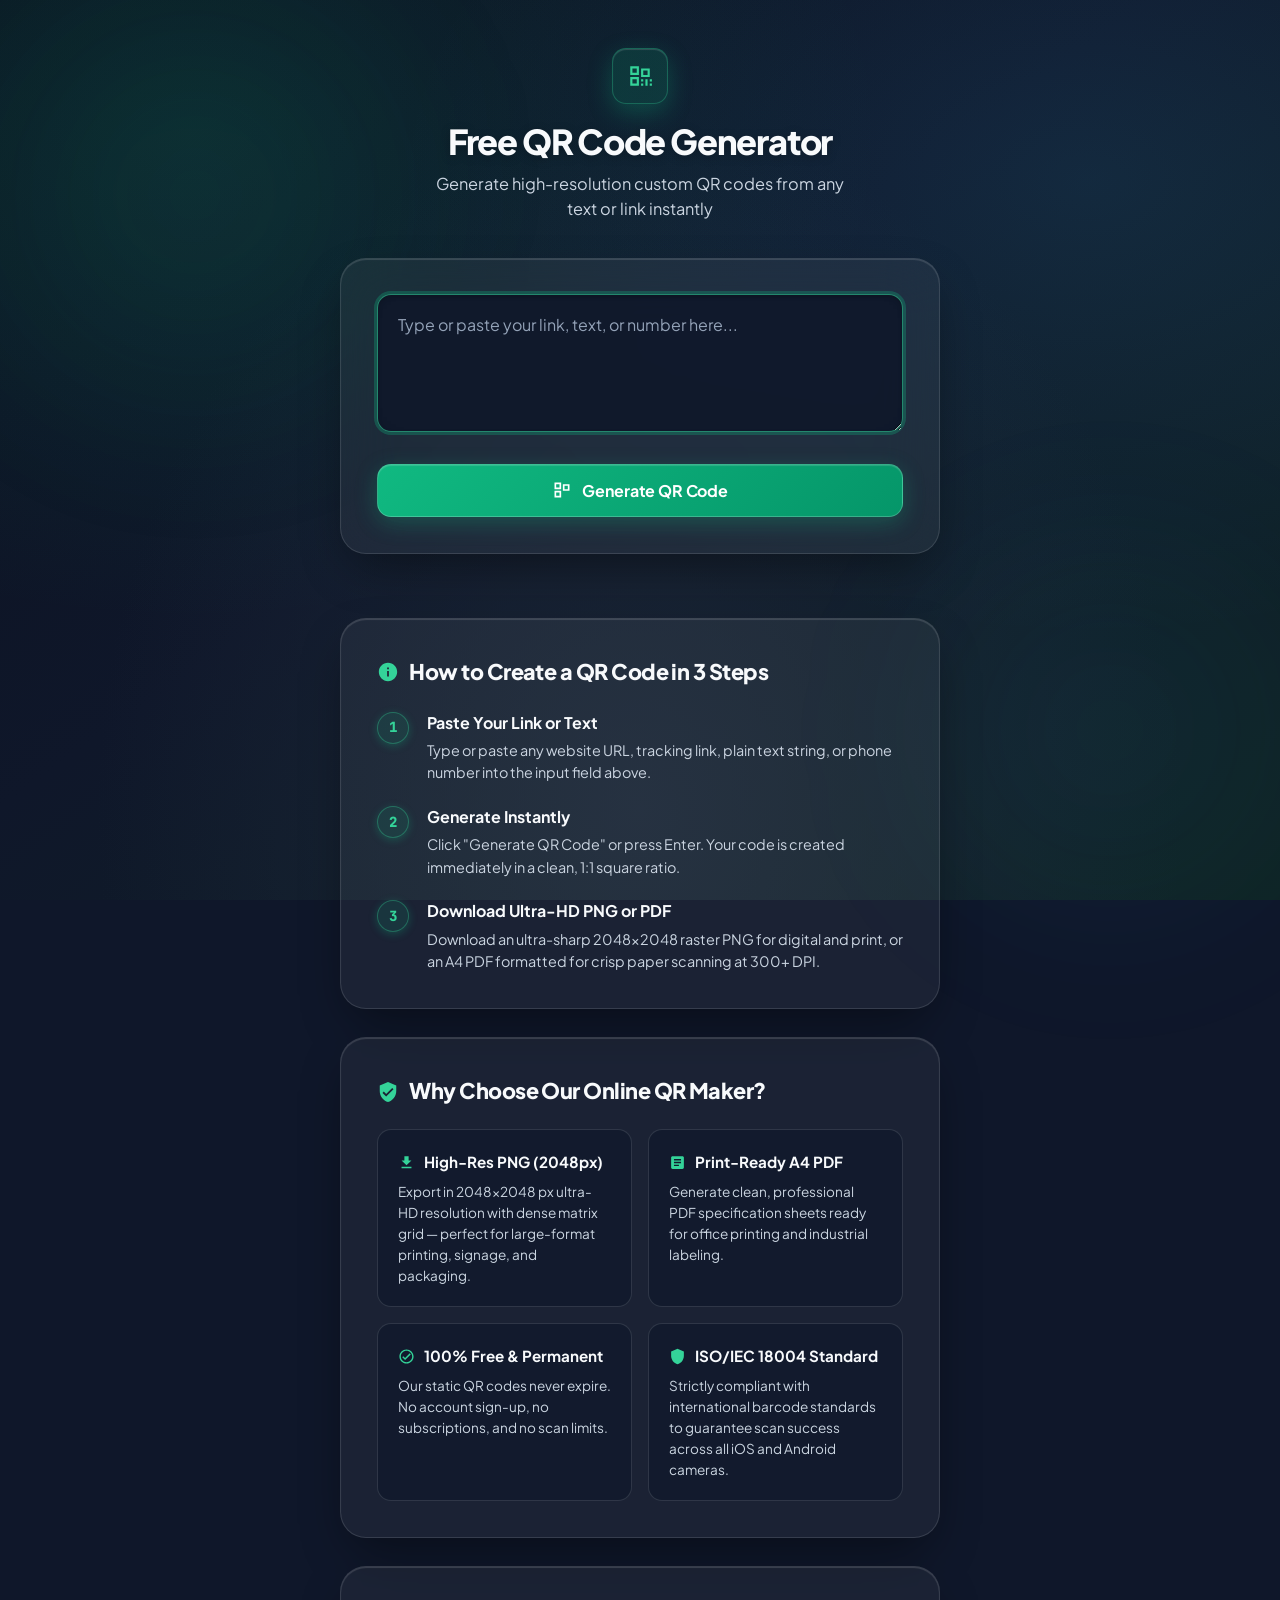
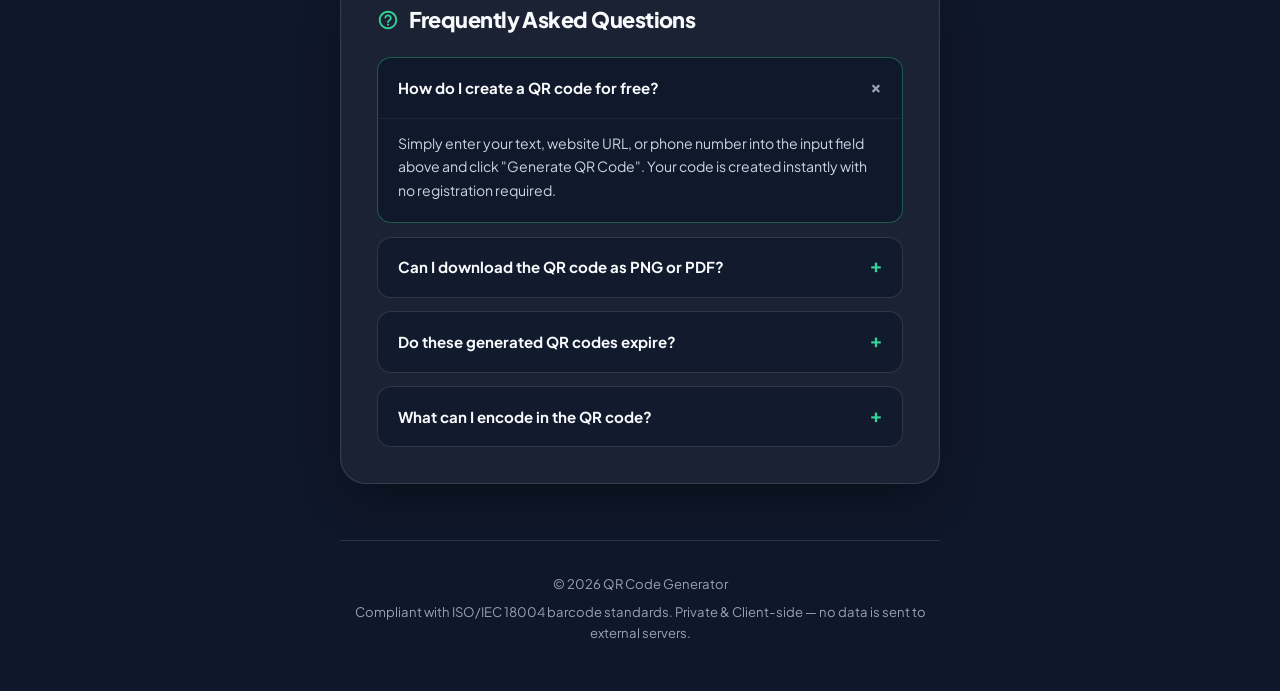
==== commit 7389993c: "new-changes .." ====
--- a/index.html
+++ b/index.html
@@ -13,11 +13,11 @@
         content="QR code generator, free QR code generator, create QR code online, QR code maker, generate QR code from link, download QR code PNG, QR code PDF generator, permanent QR code, high resolution QR code">
     <meta name="author" content="QR Code Generator">
     <meta name="robots" content="index, follow, max-image-preview:large, max-snippet:-1, max-video-preview:-1">
-    <link rel="canonical" href="https://qrcode-generator.pages.dev/">
+    <link rel="canonical" href="https://free-qrcode.pages.dev/">
 
     <!-- Open Graph / Facebook / LinkedIn / Discord -->
     <meta property="og:type" content="website">
-    <meta property="og:url" content="https://qrcode-generator.pages.dev/">
+    <meta property="og:url" content="https://free-qrcode.pages.dev/">
     <meta property="og:title" content="Free QR Code Generator — Create Custom QR Codes in PNG & PDF">
     <meta property="og:description"
         content="Generate high-resolution custom QR codes online for free. Convert links, text, or phone numbers to scannable QR codes and download as PNG or PDF instantly.">
@@ -26,7 +26,7 @@
 
     <!-- Twitter Card -->
     <meta name="twitter:card" content="summary_large_image">
-    <meta name="twitter:url" content="https://qrcode-generator.pages.dev/">
+    <meta name="twitter:url" content="https://free-qrcode.pages.dev/">
     <meta name="twitter:title" content="Free QR Code Generator — Create Custom QR Codes in PNG & PDF">
     <meta name="twitter:description"
         content="Generate high-resolution custom QR codes online for free. Convert links, text, or phone numbers to scannable QR codes and download as PNG or PDF instantly.">
@@ -49,9 +49,9 @@
       "@graph": [
         {
           "@type": "WebApplication",
-          "@id": "https://qrcode-generator.pages.dev/#webapp",
+          "@id": "https://free-qrcode.pages.dev/#webapp",
           "name": "QR Code Generator",
-          "url": "https://qrcode-generator.pages.dev/",
+          "url": "https://free-qrcode.pages.dev/",
           "description": "Free high-quality QR code generator tool to create scannable QR codes from links or text, downloadable in PNG and PDF.",
           "applicationCategory": "UtilitiesApplication",
           "operatingSystem": "All",
@@ -72,7 +72,7 @@
         },
         {
           "@type": "HowTo",
-          "@id": "https://qrcode-generator.pages.dev/#howto",
+          "@id": "https://free-qrcode.pages.dev/#howto",
           "name": "How to Create a QR Code for Free",
           "description": "Step-by-step instructions to create and download a custom QR code.",
           "step": [
@@ -98,7 +98,7 @@
         },
         {
           "@type": "FAQPage",
-          "@id": "https://qrcode-generator.pages.dev/#faq",
+          "@id": "https://free-qrcode.pages.dev/#faq",
           "mainEntity": [
             {
               "@type": "Question",
@@ -291,8 +291,10 @@
                     <details class="faq-item">
                         <summary class="faq-question">Can I download the QR code as PNG or PDF?</summary>
                         <div class="faq-answer">
-                            Yes! Once generated, you can download your QR code as an ultra high-resolution 2048×2048 raster PNG
-                            image optimized for print and screens, or as an A4 PDF document formatted for paper printing.
+                            Yes! Once generated, you can download your QR code as an ultra high-resolution 2048×2048
+                            raster PNG
+                            image optimized for print and screens, or as an A4 PDF document formatted for paper
+                            printing.
                         </div>
                     </details>
                     <details class="faq-item">
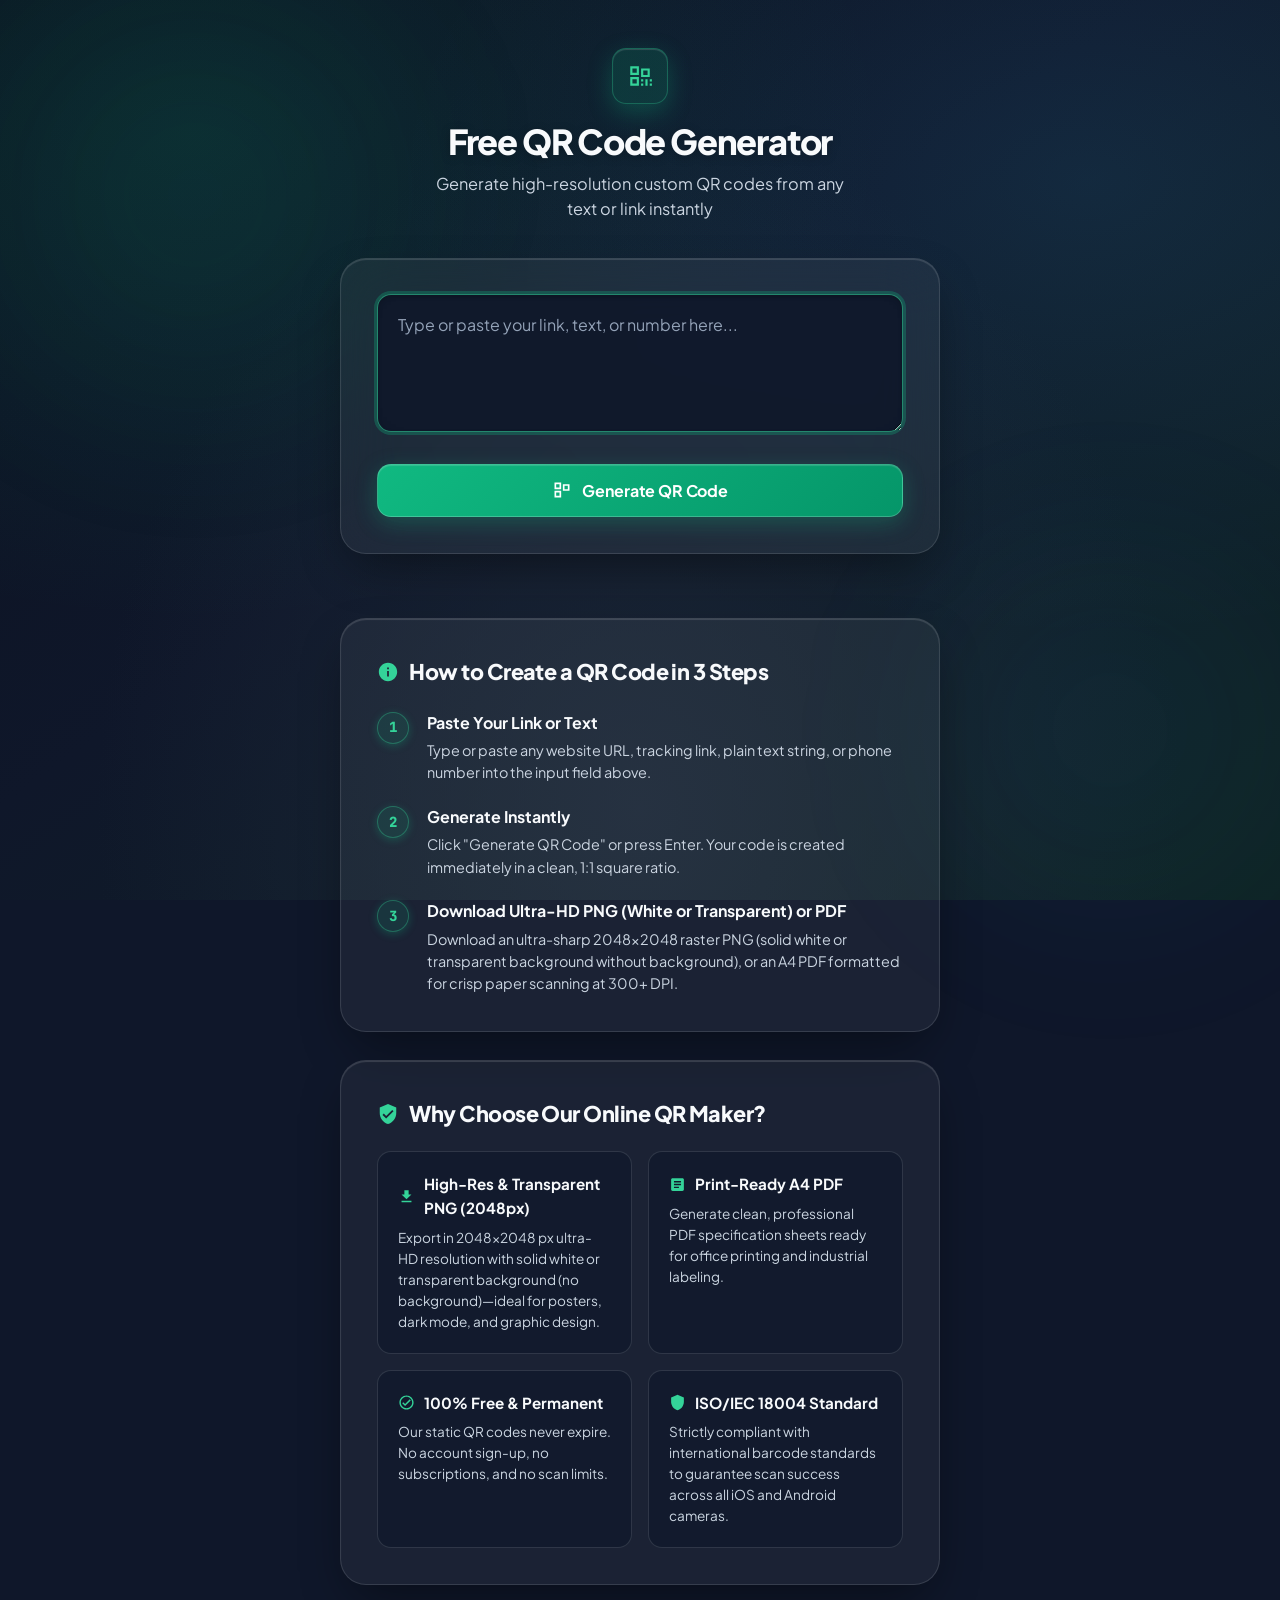
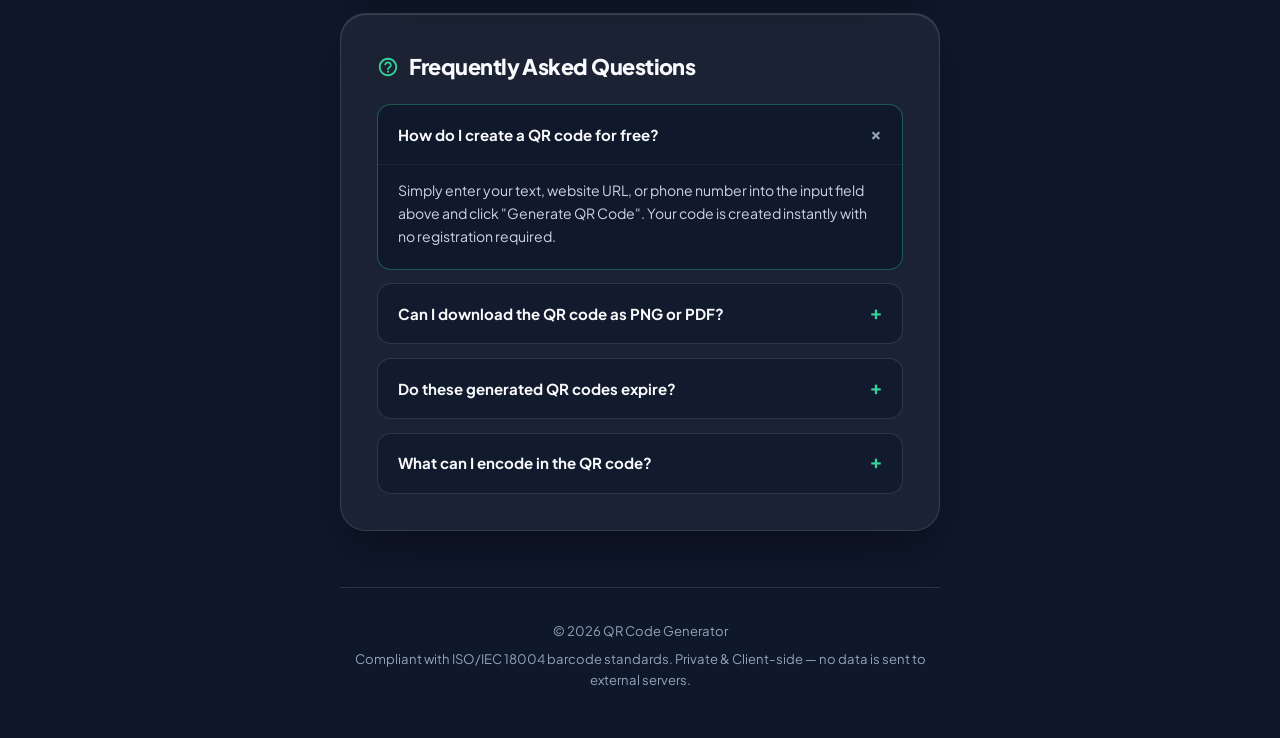
==== commit da4248a2: "new-changes ....." ====
--- a/index.html
+++ b/index.html
@@ -8,9 +8,9 @@
 
     <!-- Search Engine Optimization Meta Tags -->
     <meta name="description"
-        content="Generate high-resolution custom QR codes online for free. Convert links, text, or phone numbers to scannable QR codes and download as PNG or PDF instantly.">
+        content="Generate high-resolution custom QR codes online for free. Convert links, text, or phone numbers to scannable QR codes and download as standard PNG, transparent PNG (no background), or PDF instantly.">
     <meta name="keywords"
-        content="QR code generator, free QR code generator, create QR code online, QR code maker, generate QR code from link, download QR code PNG, QR code PDF generator, permanent QR code, high resolution QR code">
+        content="QR code generator, free QR code generator, create QR code online, QR code maker, generate QR code from link, download QR code PNG, transparent QR code, QR code no background, QR code transparent PNG, QR code PDF generator, permanent QR code, high resolution QR code">
     <meta name="author" content="QR Code Generator">
     <meta name="robots" content="index, follow, max-image-preview:large, max-snippet:-1, max-video-preview:-1">
     <link rel="canonical" href="https://free-qrcode.pages.dev/">
@@ -18,18 +18,18 @@
     <!-- Open Graph / Facebook / LinkedIn / Discord -->
     <meta property="og:type" content="website">
     <meta property="og:url" content="https://free-qrcode.pages.dev/">
-    <meta property="og:title" content="Free QR Code Generator — Create Custom QR Codes in PNG & PDF">
+    <meta property="og:title" content="Free QR Code Generator — Create Custom QR Codes in PNG, Transparent PNG & PDF">
     <meta property="og:description"
-        content="Generate high-resolution custom QR codes online for free. Convert links, text, or phone numbers to scannable QR codes and download as PNG or PDF instantly.">
+        content="Generate high-resolution custom QR codes online for free. Convert links, text, or phone numbers to scannable QR codes and download as standard PNG, transparent PNG (no background), or PDF instantly.">
     <meta property="og:site_name" content="QR Code Generator">
     <meta property="og:locale" content="en_US">
 
     <!-- Twitter Card -->
     <meta name="twitter:card" content="summary_large_image">
     <meta name="twitter:url" content="https://free-qrcode.pages.dev/">
-    <meta name="twitter:title" content="Free QR Code Generator — Create Custom QR Codes in PNG & PDF">
+    <meta name="twitter:title" content="Free QR Code Generator — Create Custom QR Codes in PNG, Transparent PNG & PDF">
     <meta name="twitter:description"
-        content="Generate high-resolution custom QR codes online for free. Convert links, text, or phone numbers to scannable QR codes and download as PNG or PDF instantly.">
+        content="Generate high-resolution custom QR codes online for free. Convert links, text, or phone numbers to scannable QR codes and download as standard PNG, transparent PNG (no background), or PDF instantly.">
 
     <!-- Mobile & Theme -->
     <meta name="theme-color" content="#0f172a">
@@ -52,7 +52,7 @@
           "@id": "https://free-qrcode.pages.dev/#webapp",
           "name": "QR Code Generator",
           "url": "https://free-qrcode.pages.dev/",
-          "description": "Free high-quality QR code generator tool to create scannable QR codes from links or text, downloadable in PNG and PDF.",
+          "description": "Free high-quality QR code generator tool to create scannable QR codes from links or text, downloadable in ultra-HD 2048x2048 PNG (solid white or transparent background) and print-ready A4 PDF.",
           "applicationCategory": "UtilitiesApplication",
           "operatingSystem": "All",
           "browserRequirements": "Requires JavaScript. Requires HTML5.",
@@ -63,11 +63,12 @@
           },
           "featureList": [
             "Convert any text or URL into a QR code",
-            "Ultra high-resolution 2048x2048 PNG download",
+            "Ultra high-resolution 2048x2048 PNG download (solid white background)",
+            "Transparent 2048x2048 PNG download (no background / alpha channel)",
             "Print-ready A4 PDF document download",
-            "High-version dense matrix with Level H error correction",
-            "ISO/IEC 18004 Standard compliance",
-            "100% free with no registration required"
+            "100% mobile browser compatible with instant client-side rendering",
+            "Strict ISO/IEC 18004 Standard compliance with Level H error correction",
+            "100% free with no registration or scan limits"
           ]
         },
         {
@@ -91,8 +92,8 @@
             {
               "@type": "HowToStep",
               "position": 3,
-              "name": "Download Ultra HD PNG or PDF",
-              "text": "Choose to download your QR code as a 2048x2048 ultra-HD PNG image or an A4 PDF document optimized for paper printing."
+              "name": "Download Ultra HD PNG (White or Transparent) or PDF",
+              "text": "Choose to download your QR code as a 2048x2048 ultra-HD PNG image with white background, as a 2048x2048 transparent PNG without background, or as an A4 PDF document formatted for paper printing."
             }
           ]
         },
@@ -113,7 +114,7 @@
               "name": "Can I download the QR code as PNG or PDF?",
               "acceptedAnswer": {
                 "@type": "Answer",
-                "text": "Yes! Once generated, you can download your QR code as an ultra high-resolution 2048x2048 raster PNG image for screens and print, or as an A4 PDF document formatted for crisp paper printing."
+                "text": "Yes! Once generated, you can download your QR code as an ultra high-resolution 2048x2048 raster PNG image with a solid white background, as a 2048x2048 transparent PNG without background (ideal for graphic design, dark mode, and merchandise), or as an A4 PDF document formatted for crisp paper printing."
               }
             },
             {
@@ -208,9 +209,8 @@
                     <li class="step-item">
                         <span class="step-num" aria-hidden="true">3</span>
                         <div class="step-info">
-                            <h3>Download Ultra-HD PNG or PDF</h3>
-                            <p>Download an ultra-sharp 2048×2048 raster PNG for digital and print, or an A4 PDF
-                                formatted for crisp paper scanning at 300+ DPI.</p>
+                            <h3>Download Ultra-HD PNG (White or Transparent) or PDF</h3>
+                            <p>Download an ultra-sharp 2048×2048 raster PNG (solid white or transparent background without background), or an A4 PDF formatted for crisp paper scanning at 300+ DPI.</p>
                         </div>
                     </li>
                 </ol>
@@ -231,10 +231,9 @@
                             <svg viewBox="0 0 24 24" aria-hidden="true">
                                 <path d="M19 9h-4V3H9v6H5l7 7 7-7zM5 18v2h14v-2H5z" />
                             </svg>
-                            High-Res PNG (2048px)
+                            High-Res & Transparent PNG (2048px)
                         </h3>
-                        <p>Export in 2048×2048 px ultra-HD resolution with dense matrix grid — perfect for large-format
-                            printing, signage, and packaging.</p>
+                        <p>Export in 2048×2048 px ultra-HD resolution with solid white or transparent background (no background)—ideal for posters, dark mode, and graphic design.</p>
                     </div>
                     <div class="feature-box">
                         <h3>
@@ -292,9 +291,7 @@
                         <summary class="faq-question">Can I download the QR code as PNG or PDF?</summary>
                         <div class="faq-answer">
                             Yes! Once generated, you can download your QR code as an ultra high-resolution 2048×2048
-                            raster PNG
-                            image optimized for print and screens, or as an A4 PDF document formatted for paper
-                            printing.
+                            raster PNG with solid white background, as a 2048×2048 transparent PNG without background (perfect for graphic design and merchandise), or as an A4 PDF document formatted for paper printing.
                         </div>
                     </details>
                     <details class="faq-item">
--- a/styles.css
+++ b/styles.css
@@ -1,10 +1,3 @@
-/* ==========================================================================
-   QR Code Generator — Pro Typography, Fluid Responsiveness & Micro-Animations
-   Font: Plus Jakarta Sans & JetBrains Mono
-   Theme: Easy-on-the-Eyes Ambient Slate & Electric Mint Glassmorphism
-   Zero Purple · Zero Pitch-Black · Zero Warping
-   ========================================================================== */
-
 /* --------------------------------------------------------------------------
    Design Tokens & System Variables
    -------------------------------------------------------------------------- */
@@ -499,6 +492,7 @@
     aspect-ratio: 1 / 1;
     margin: 0 auto 1.5rem;
     padding: 12px;
+    /* Adds just a bit of breathing room around the QR code */
     border-radius: var(--radius-lg);
     box-shadow:
         0 18px 40px rgba(0, 0, 0, 0.38),
@@ -509,6 +503,7 @@
     animation: qrReveal 0.55s var(--ease-bounce) 0.15s both;
     position: relative;
     overflow: hidden;
+    box-sizing: border-box;
 }
 
 @keyframes qrReveal {
@@ -532,21 +527,17 @@
     justify-content: center !important;
 }
 
-/* Hide duplicate canvas generated by qrcode.js */
-#qrcode canvas {
-    display: none !important;
-}
-
-/* Pure 1:1 Sharp Image */
+/* QR Code Display Elements (Canvas & Image) */
+#qrcode canvas,
 #qrcode img {
     display: block !important;
     width: 100% !important;
     height: 100% !important;
+    max-width: 100% !important;
+    max-height: 100% !important;
     aspect-ratio: 1 / 1 !important;
     object-fit: contain !important;
-    image-rendering: -webkit-optimize-contrast;
-    image-rendering: crisp-edges;
-    image-rendering: pixelated;
+    margin: 0 auto;
 }
 
 /* Payload Glass Box */
@@ -621,23 +612,34 @@
 /* Download Actions Grid */
 .download-actions {
     display: grid;
-    grid-template-columns: repeat(auto-fit, minmax(200px, 1fr));
-    gap: 1rem;
-    margin-bottom: 1.25rem;
+    grid-template-columns: repeat(3, 1fr);
+    gap: 0.75rem;
+    margin-bottom: 1rem;
+}
+
+@media (max-width: 540px) {
+    .download-actions {
+        grid-template-columns: 1fr 1fr;
+        gap: 0.65rem;
+    }
+
+    .btn-download--pdf {
+        grid-column: span 2;
+    }
 }
 
 .btn-download {
-    min-height: 50px;
-    padding: 0.95rem 1.25rem;
+    min-height: 46px;
+    padding: 0.75rem 0.85rem;
     border-radius: var(--radius-md);
     font-family: var(--font-sans);
-    font-size: 0.94rem;
+    font-size: 0.88rem;
     font-weight: 700;
     cursor: pointer;
     display: flex;
     align-items: center;
     justify-content: center;
-    gap: 0.6rem;
+    gap: 0.45rem;
     transition: all 0.25s var(--ease-spring);
     border: 1px solid transparent;
     text-decoration: none;
@@ -645,12 +647,14 @@
     -webkit-backdrop-filter: blur(12px);
     position: relative;
     overflow: hidden;
+    white-space: nowrap;
 }
 
 .btn-download svg {
-    width: 18px;
-    height: 18px;
+    width: 17px;
+    height: 17px;
     fill: currentColor;
+    flex-shrink: 0;
     transition: transform 0.2s ease;
 }
 
@@ -669,7 +673,21 @@
     background: var(--accent);
     color: #ffffff;
     box-shadow: 0 10px 26px var(--accent-glow), var(--glass-shine);
-    transform: translateY(-3px);
+    transform: translateY(-2px);
+}
+
+.btn-download--transparent {
+    background: rgba(245, 158, 11, 0.12);
+    border-color: rgba(245, 158, 11, 0.35);
+    color: #fbbf24;
+    box-shadow: 0 4px 14px rgba(245, 158, 11, 0.15), var(--glass-shine);
+}
+
+.btn-download--transparent:hover {
+    background: #f59e0b;
+    color: #0b1120;
+    box-shadow: 0 10px 26px rgba(245, 158, 11, 0.35), var(--glass-shine);
+    transform: translateY(-2px);
 }
 
 .btn-download--pdf {
@@ -683,50 +701,42 @@
     background: var(--pdf-accent);
     color: #0b1329;
     box-shadow: 0 10px 26px rgba(56, 189, 248, 0.38), var(--glass-shine);
-    transform: translateY(-3px);
+    transform: translateY(-2px);
 }
 
 .btn-download:active {
     transform: translateY(0) scale(0.98);
 }
 
-/* Secondary Button */
-.btn-secondary {
+/* Compact Footer Navigation (Zero-Scroll Design) */
+.card-footer-nav {
+    margin-top: 0.5rem;
+    text-align: center;
+}
+
+.link-secondary {
     display: inline-flex;
     align-items: center;
-    justify-content: center;
-    gap: 0.55rem;
-    width: 100%;
-    min-height: 46px;
-    padding: 0.85rem 1.25rem;
-    background: rgba(255, 255, 255, 0.03);
+    gap: 0.45rem;
     color: var(--text-muted);
-    border: 1px solid var(--border-glass);
-    border-radius: var(--radius-md);
-    font-family: var(--font-sans);
-    font-size: 0.9rem;
+    font-size: 0.84rem;
     font-weight: 600;
     text-decoration: none;
-    cursor: pointer;
+    padding: 0.4rem 0.8rem;
+    border-radius: var(--radius-sm);
     transition: all 0.2s ease;
-    backdrop-filter: blur(8px);
-}
-
-.btn-secondary:hover {
-    color: var(--text-primary);
-    border-color: var(--border-glass-hover);
-    background: var(--card-glass-hover);
-    transform: translateY(-1px);
-}
-
-.btn-secondary:active {
-    transform: scale(0.985);
-}
-
-.btn-secondary svg {
-    width: 16px;
-    height: 16px;
+}
+
+.link-secondary:hover {
+    color: var(--accent-hover);
+    background: rgba(255, 255, 255, 0.04);
+}
+
+.link-secondary svg {
+    width: 14px;
+    height: 14px;
     fill: currentColor;
+    flex-shrink: 0;
 }
 
 /* ==========================================================================
@@ -1038,14 +1048,14 @@
 
     .qr-frame {
         width: min(280px, 100%);
-        padding: 10px;
+        padding: 12px;
     }
 }
 
 @media (max-width: 360px) {
     .qr-frame {
         width: min(240px, 100%);
-        padding: 8px;
+        padding: 10px;
     }
 
     .app-header h1 {
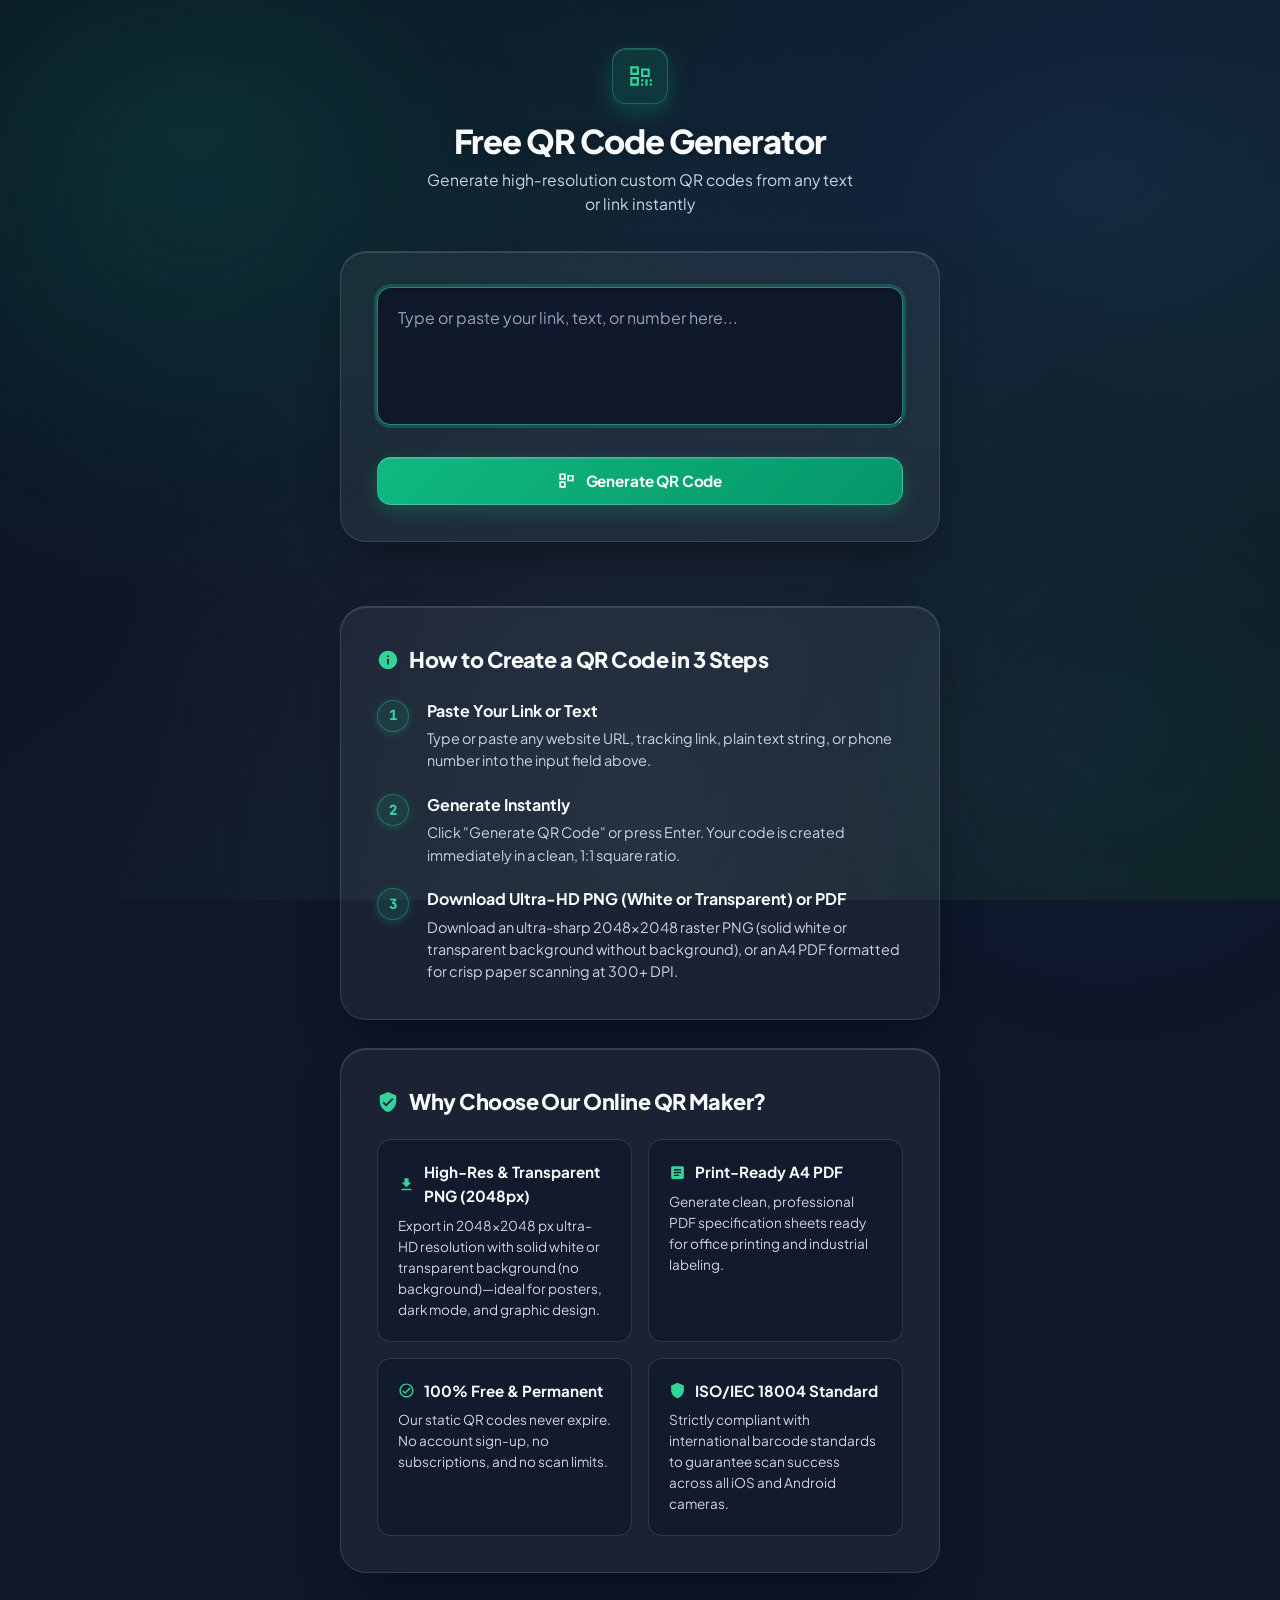
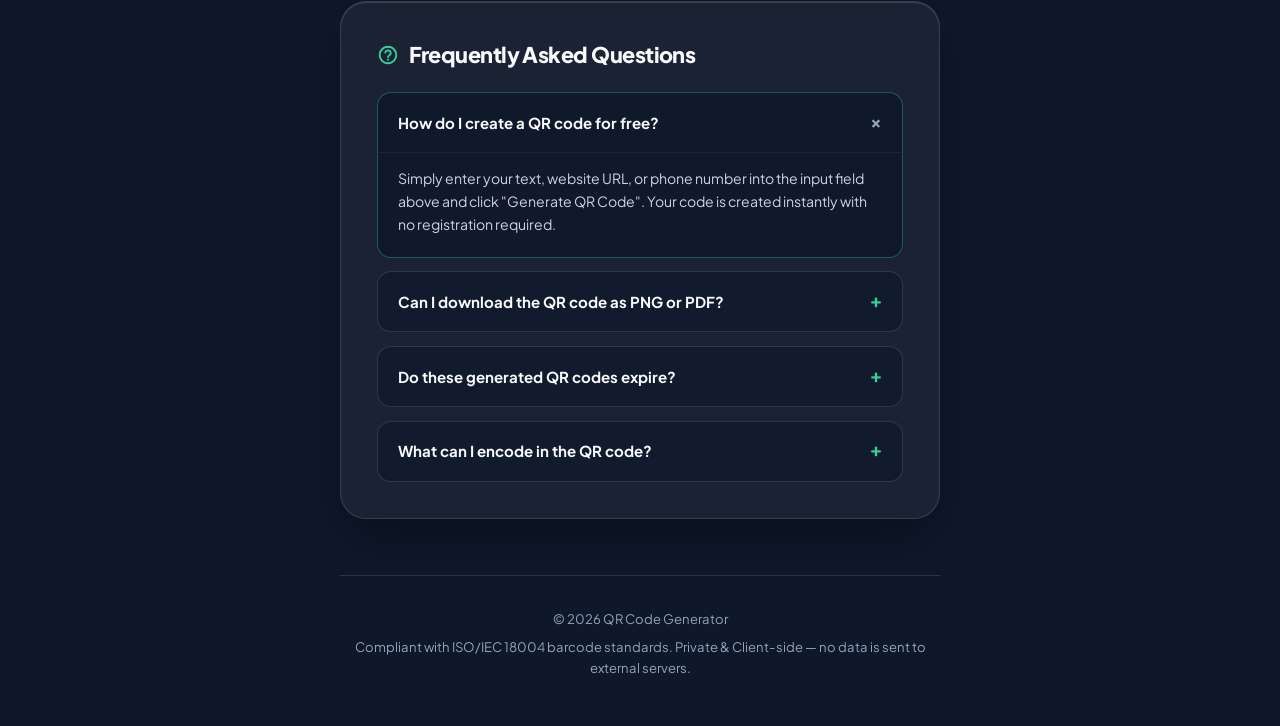
==== commit e0f1a77a: "new-changes ......" ====
--- a/index.html
+++ b/index.html
@@ -35,6 +35,7 @@
     <meta name="theme-color" content="#0f172a">
     <link rel="icon" type="image/svg+xml"
         href="data:image/svg+xml,%3Csvg xmlns='http://www.w3.org/2000/svg' viewBox='0 0 24 24' fill='%2334d399'%3E%3Cpath d='M3 11V3h8v8H3zm2-6v4h4V5H5zM3 21v-8h8v8H3zm2-6v4h4v-4H5zm8-10h8v8h-8V5zm2 6h4V7h-4v4zm-2 4h2v2h-2v-2zm4 0h2v2h-2v-2zm-4 4h2v2h-2v-2zm4 0h2v2h-2v-2zm4 0h2v2h-2v-2zm0-4h2v2h-2v-2zm-4 2h2v2h-2v-2z'/%3E%3C/svg%3E">
+    <link rel="dns-prefetch" href="https://freeqrcode.de5.net">
     <link rel="preconnect" href="https://fonts.googleapis.com">
     <link rel="preconnect" href="https://fonts.gstatic.com" crossorigin>
     <link
@@ -52,6 +53,9 @@
           "@id": "https://free-qrcode.pages.dev/#webapp",
           "name": "QR Code Generator",
           "url": "https://free-qrcode.pages.dev/",
+          "sameAs": [
+            "https://freeqrcode.de5.net/"
+          ],
           "description": "Free high-quality QR code generator tool to create scannable QR codes from links or text, downloadable in ultra-HD 2048x2048 PNG (solid white or transparent background) and print-ready A4 PDF.",
           "applicationCategory": "UtilitiesApplication",
           "operatingSystem": "All",
@@ -169,11 +173,21 @@
                 </div>
 
                 <button type="submit" class="btn-primary" id="generateBtn" aria-label="Generate QR Code">
-                    <svg viewBox="0 0 24 24" aria-hidden="true">
-                        <path
-                            d="M3 11V3h8v8H3zm2-6v4h4V5H5zM3 21v-8h8v8H3zm2-6v4h4v-4H5zm8-10h8v8h-8V5zm2 6h4V7h-4v4z" />
-                    </svg>
-                    Generate QR Code
+                    <span class="btn-content">
+                        <svg viewBox="0 0 24 24" aria-hidden="true">
+                            <path
+                                d="M3 11V3h8v8H3zm2-6v4h4V5H5zM3 21v-8h8v8H3zm2-6v4h4v-4H5zm8-10h8v8h-8V5zm2 6h4V7h-4v4z" />
+                        </svg>
+                        <span class="btn-text">Generate QR Code</span>
+                    </span>
+                    <span class="btn-loading-state" aria-hidden="true">
+                        <svg class="btn-spinner" viewBox="0 0 24 24" fill="none" xmlns="http://www.w3.org/2000/svg">
+                            <circle cx="12" cy="12" r="9.5" stroke="rgba(255, 255, 255, 0.25)" stroke-width="2.5"></circle>
+                            <path d="M12 2.5C17.2467 2.5 21.5 6.75329 21.5 12" stroke="#34d399" stroke-width="2.5" stroke-linecap="round"></path>
+                        </svg>
+                        <span class="btn-loading-text">Generating QR Code...</span>
+                    </span>
+                    <span class="btn-progress-bar" aria-hidden="true"></span>
                 </button>
             </form>
         </section>
--- a/styles.css
+++ b/styles.css
@@ -78,6 +78,9 @@
 }
 
 html {
+    -webkit-text-size-adjust: 100%;
+    -moz-text-size-adjust: 100%;
+    text-size-adjust: 100%;
     scroll-behavior: smooth;
     -webkit-font-smoothing: antialiased;
     -moz-osx-font-smoothing: grayscale;
@@ -238,21 +241,21 @@
 }
 
 .app-header h1 {
-    font-size: clamp(1.65rem, 4vw + 0.4rem, 2.15rem);
+    font-size: clamp(1.4rem, 3.8vw, 2.05rem);
     font-weight: 800;
-    letter-spacing: -0.035em;
+    letter-spacing: -0.03em;
     line-height: 1.25;
-    margin-bottom: 0.5rem;
+    margin-bottom: 0.45rem;
     color: var(--text-primary);
     text-shadow: 0 2px 10px rgba(0, 0, 0, 0.25);
 }
 
 .app-header p {
-    font-size: clamp(0.92rem, 1.5vw + 0.4rem, 1.02rem);
+    font-size: clamp(0.88rem, 1.4vw + 0.35rem, 0.98rem);
     color: var(--text-secondary);
     max-width: 440px;
     margin: 0 auto;
-    line-height: 1.55;
+    line-height: 1.5;
 }
 
 /* ==========================================================================
@@ -372,25 +375,27 @@
 .btn-primary {
     width: 100%;
     min-height: 48px;
-    padding: 0.95rem 1.5rem;
+    padding: 0.85rem 1.4rem;
     background: linear-gradient(135deg, #10b981 0%, #059669 100%);
     color: #ffffff;
     border: 1px solid rgba(255, 255, 255, 0.2);
     border-radius: var(--radius-md);
     font-family: var(--font-sans);
-    font-size: 1rem;
+    font-size: 0.95rem;
     font-weight: 700;
     letter-spacing: -0.01em;
     cursor: pointer;
     display: flex;
     align-items: center;
     justify-content: center;
-    gap: 0.65rem;
     position: relative;
     overflow: hidden;
-    transition: all 0.25s var(--ease-spring);
-    box-shadow: 0 6px 22px var(--accent-glow), var(--glass-shine);
+    transition: transform 0.22s var(--ease-spring), box-shadow 0.22s ease, background 0.25s ease, border-color 0.25s ease;
+    box-shadow: 0 6px 20px var(--accent-glow), var(--glass-shine);
     text-decoration: none;
+    -webkit-user-select: none;
+    user-select: none;
+    transform: translateZ(0);
 }
 
 /* Shimmer Light Sweep on Hover */
@@ -401,35 +406,143 @@
     left: -120%;
     width: 60%;
     height: 100%;
-    background: linear-gradient(90deg, transparent, rgba(255, 255, 255, 0.25), transparent);
+    background: linear-gradient(90deg, transparent, rgba(255, 255, 255, 0.22), transparent);
     transform: skewX(-20deg);
     transition: left 0.65s ease;
-}
-
-.btn-primary:hover {
+    pointer-events: none;
+}
+
+.btn-primary:hover:not(.is-loading) {
     background: linear-gradient(135deg, #34d399 0%, #10b981 100%);
-    transform: translateY(-2px);
-    box-shadow: 0 10px 28px rgba(16, 185, 129, 0.4), var(--glass-shine);
-}
-
-.btn-primary:hover::after {
+    transform: translateY(-2px) translateZ(0);
+    box-shadow: 0 10px 26px rgba(16, 185, 129, 0.38), var(--glass-shine);
+}
+
+.btn-primary:hover:not(.is-loading)::after {
     left: 150%;
 }
 
-.btn-primary:active {
-    transform: translateY(0) scale(0.985);
-    box-shadow: 0 4px 14px var(--accent-glow);
-}
-
-.btn-primary svg {
+.btn-primary:active:not(.is-loading) {
+    transform: translateY(0) scale(0.985) translateZ(0);
+    box-shadow: 0 4px 12px var(--accent-glow);
+}
+
+/* Button Default Content Container */
+.btn-content {
+    display: inline-flex;
+    align-items: center;
+    justify-content: center;
+    gap: 0.6rem;
+    transition: opacity 0.2s ease, transform 0.22s var(--ease-spring);
+    will-change: opacity, transform;
+}
+
+.btn-content svg {
+    width: 19px;
+    height: 19px;
+    fill: currentColor;
+    transition: transform 0.25s ease;
+    flex-shrink: 0;
+}
+
+.btn-primary:hover:not(.is-loading) .btn-content svg {
+    transform: rotate(6deg) scale(1.08);
+}
+
+/* Premium Seamless Loading Indicator Overlay */
+.btn-loading-state {
+    position: absolute;
+    inset: 0;
+    display: inline-flex;
+    align-items: center;
+    justify-content: center;
+    gap: 0.65rem;
+    opacity: 0;
+    pointer-events: none;
+    transform: translate3d(0, 8px, 0);
+    transition: opacity 0.2s ease, transform 0.22s var(--ease-spring);
+    will-change: opacity, transform;
+}
+
+/* Active Loading State */
+.btn-primary.is-loading {
+    pointer-events: none;
+    cursor: wait;
+    background: linear-gradient(135deg, #059669 0%, #047857 100%);
+    box-shadow: 0 0 20px rgba(16, 185, 129, 0.45), var(--glass-shine);
+    transform: scale(0.99) translateZ(0);
+    border-color: rgba(52, 211, 153, 0.55);
+}
+
+.btn-primary.is-loading::after {
+    display: none;
+}
+
+.btn-primary.is-loading .btn-content {
+    opacity: 0;
+    transform: translate3d(0, -8px, 0);
+}
+
+.btn-primary.is-loading .btn-loading-state {
+    opacity: 1;
+    pointer-events: auto;
+    transform: translate3d(0, 0, 0);
+}
+
+/* Precision SVG Spinner */
+.btn-spinner {
     width: 20px;
     height: 20px;
-    fill: currentColor;
-    transition: transform 0.25s ease;
-}
-
-.btn-primary:hover svg {
-    transform: rotate(6deg) scale(1.08);
+    animation: btnSpin 0.7s linear infinite !important;
+    display: inline-block;
+    flex-shrink: 0;
+    transform-origin: center center;
+    will-change: transform;
+}
+
+@keyframes btnSpin {
+    0% {
+        transform: rotate(0deg);
+    }
+    100% {
+        transform: rotate(360deg);
+    }
+}
+
+.btn-loading-text {
+    font-size: 0.92rem;
+    font-weight: 600;
+    letter-spacing: -0.01em;
+}
+
+/* Micro Hairline Progress Line */
+.btn-progress-bar {
+    position: absolute;
+    bottom: 0;
+    left: 0;
+    height: 2.5px;
+    width: 0%;
+    background: linear-gradient(90deg, #34d399, #a7f3d0);
+    box-shadow: 0 0 6px #34d399;
+    opacity: 0;
+    transition: opacity 0.2s ease;
+}
+
+.btn-primary.is-loading .btn-progress-bar {
+    opacity: 1;
+    animation: btnProgressFill 0.55s ease-out forwards;
+}
+
+@keyframes btnProgressFill {
+    0% {
+        width: 0%;
+    }
+    45% {
+        width: 68%;
+    }
+    100% {
+        width: 100%;
+    }
 }
 
 /* ==========================================================================
@@ -515,6 +628,40 @@
     to {
         opacity: 1;
         transform: scale(1) translateY(0);
+    }
+}
+
+/* High-Precision Laser Scan Sweep Animation */
+.qr-frame::after {
+    content: '';
+    position: absolute;
+    top: 0;
+    left: 0;
+    right: 0;
+    height: 3.5px;
+    background: linear-gradient(90deg, transparent, #10b981 30%, #34d399 50%, #10b981 70%, transparent);
+    box-shadow: 0 0 12px #10b981, 0 0 4px #34d399;
+    opacity: 0;
+    pointer-events: none;
+    z-index: 5;
+    will-change: transform, opacity;
+    animation: qrScanBeam 1.8s cubic-bezier(0.4, 0, 0.2, 1) 0.3s 2 forwards;
+}
+
+@keyframes qrScanBeam {
+    0% {
+        transform: translate3d(0, 0, 0);
+        opacity: 0;
+    }
+    15% {
+        opacity: 0.9;
+    }
+    85% {
+        opacity: 0.9;
+    }
+    100% {
+        transform: translate3d(0, 240px, 0);
+        opacity: 0;
     }
 }
 
@@ -1026,39 +1173,175 @@
 }
 
 /* ==========================================================================
-   Responsive Adaptations
+   Responsive Adaptations & Mobile Hardware Performance
    ========================================================================== */
 @media (max-width: 640px) {
+    /* Prevent heavy GPU fill-rate throttling on Firefox Mobile */
+    body::before,
+    body::after {
+        filter: blur(40px);
+        animation: none !important;
+        opacity: 0.35;
+    }
+
     body {
-        padding: 1.25rem 0.85rem;
+        padding: 1.15rem 0.85rem;
         justify-content: flex-start;
+    }
+
+    /* Refined Mobile Typography (Proportional & Compact) */
+    .app-header {
+        margin-bottom: 1.15rem;
+    }
+
+    .brand-icon {
+        width: 44px;
+        height: 44px;
+        margin-bottom: 0.75rem;
+    }
+
+    .brand-icon svg {
+        width: 22px;
+        height: 22px;
+    }
+
+    .app-header h1 {
+        font-size: 1.4rem;
+        line-height: 1.22;
+        letter-spacing: -0.025em;
+        margin-bottom: 0.35rem;
+    }
+
+    .app-header p {
+        font-size: 0.86rem;
+        line-height: 1.45;
+        max-width: 320px;
     }
 
     .main-card {
         border-radius: var(--radius-lg);
+        padding: 1.15rem 0.95rem;
+        backdrop-filter: blur(14px);
+        -webkit-backdrop-filter: blur(14px);
+    }
+
+    .input-field {
+        font-size: 0.94rem;
+        padding: 0.8rem 0.95rem;
+        min-height: 110px;
+        line-height: 1.45;
+    }
+
+    .btn-primary {
+        min-height: 46px;
+        font-size: 0.92rem;
+        padding: 0.8rem 1.1rem;
+    }
+
+    .seo-content-section {
+        margin-top: 2rem;
+        gap: 1.25rem;
+    }
+
+    .seo-card {
+        padding: 1.15rem 0.95rem;
+        backdrop-filter: blur(14px);
+        -webkit-backdrop-filter: blur(14px);
+    }
+
+    .seo-card h2 {
+        font-size: 1.05rem;
+        margin-bottom: 0.9rem;
+    }
+
+    .step-item {
+        gap: 0.8rem;
+    }
+
+    .step-num {
+        width: 28px;
+        height: 28px;
+        font-size: 0.82rem;
+        flex-shrink: 0;
+    }
+
+    .step-info h3 {
+        font-size: 0.92rem;
+    }
+
+    .step-info p {
+        font-size: 0.83rem;
+        line-height: 1.45;
+    }
+
+    .feature-box h3 {
+        font-size: 0.9rem;
+    }
+
+    .feature-box p {
+        font-size: 0.83rem;
+        line-height: 1.45;
+    }
+
+    .faq-question {
+        font-size: 0.9rem;
+        padding: 0.85rem 0;
+    }
+
+    .faq-answer p {
+        font-size: 0.83rem;
+        line-height: 1.5;
     }
 
     .download-actions {
         grid-template-columns: 1fr;
+        gap: 0.55rem;
+    }
+
+    .btn-download {
+        min-height: 44px;
+        font-size: 0.85rem;
     }
 
     .features-grid {
         grid-template-columns: 1fr;
+        gap: 0.75rem;
     }
 
     .qr-frame {
-        width: min(280px, 100%);
-        padding: 12px;
+        width: min(250px, 100%);
+        padding: 10px;
+        margin-bottom: 1.2rem;
     }
 }
 
 @media (max-width: 360px) {
     .qr-frame {
-        width: min(240px, 100%);
-        padding: 10px;
+        width: min(220px, 100%);
+        padding: 8px;
     }
 
     .app-header h1 {
-        font-size: 1.5rem;
+        font-size: 1.28rem;
+    }
+
+    .app-header p {
+        font-size: 0.82rem;
+    }
+}
+
+/* ==========================================================================
+   Accessibility & Reduced Motion
+   ========================================================================== */
+@media (prefers-reduced-motion: reduce) {
+    *:not(.btn-spinner):not(.btn-spinner *) {
+        animation-duration: 0.01ms !important;
+        animation-iteration-count: 1 !important;
+        transition-duration: 0.01ms !important;
+        scroll-behavior: auto !important;
+    }
+
+    .btn-spinner {
+        animation: btnSpin 0.8s linear infinite !important;
     }
 }
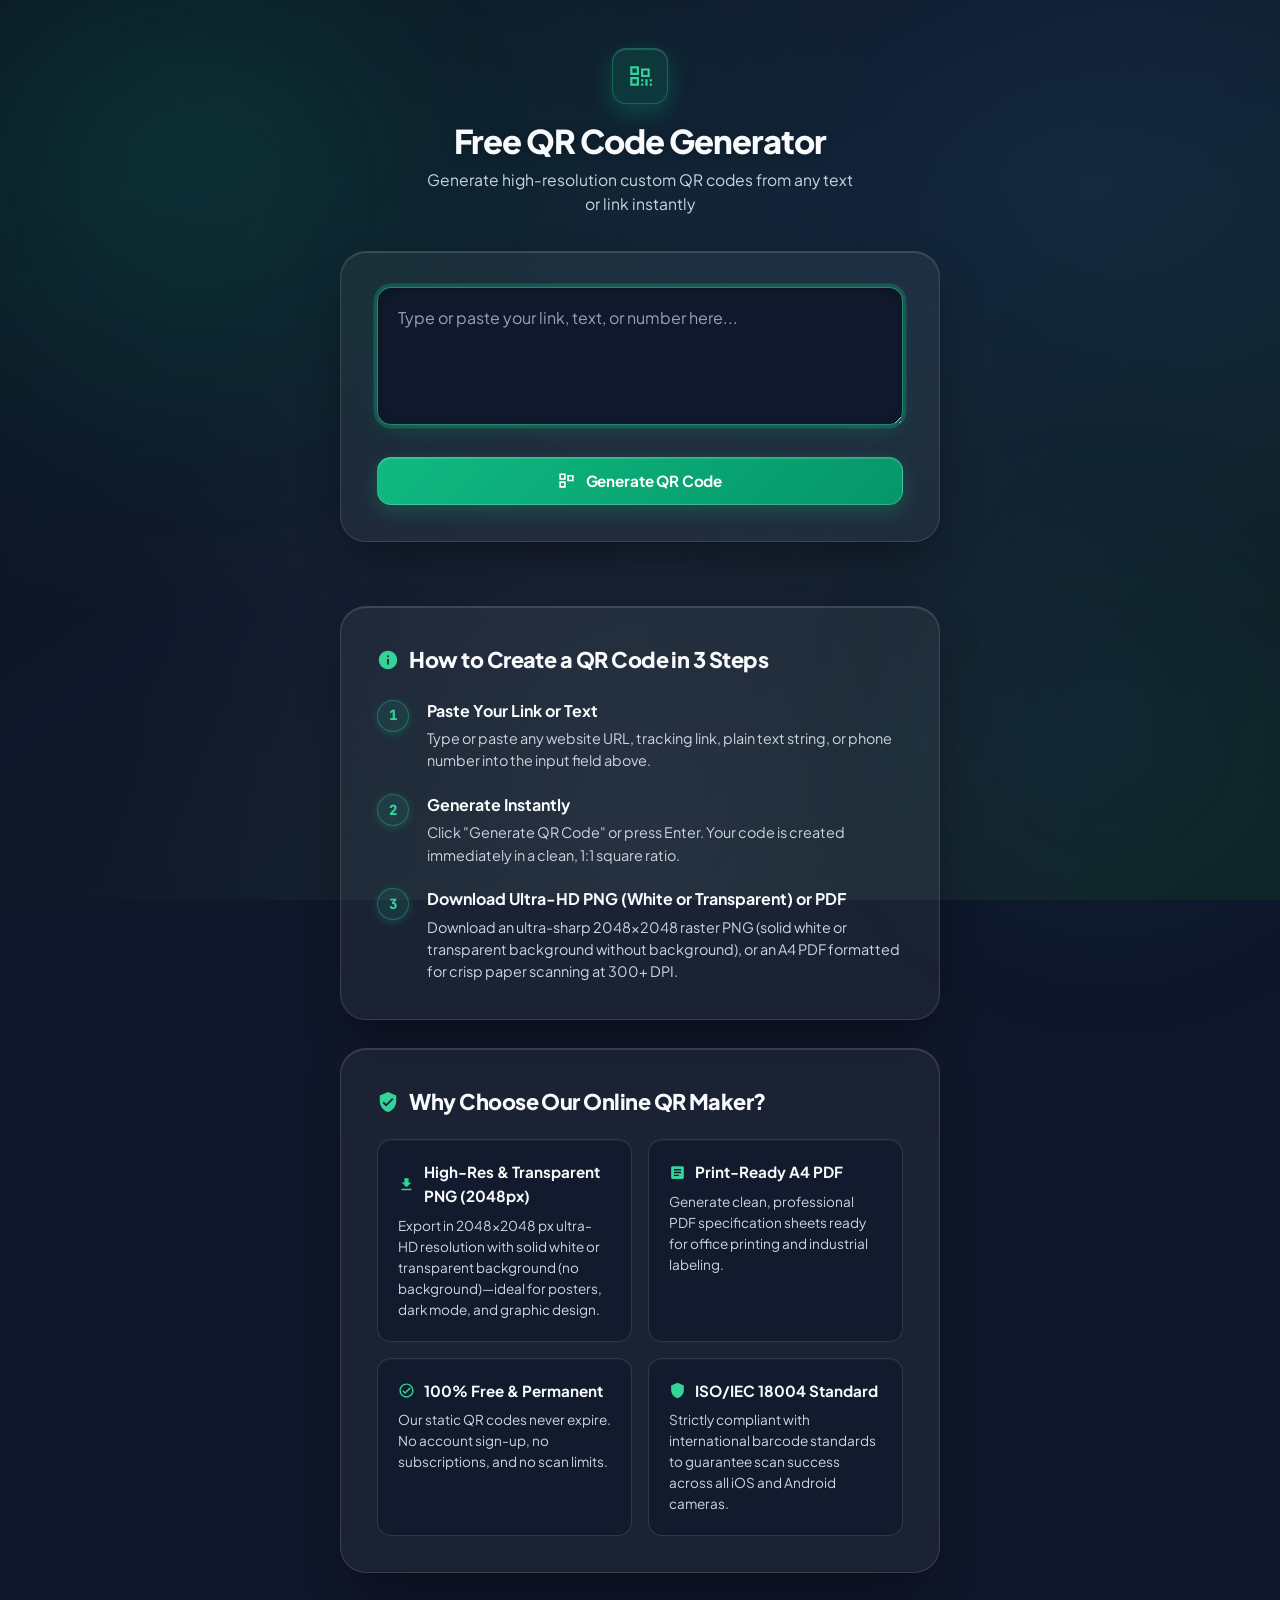
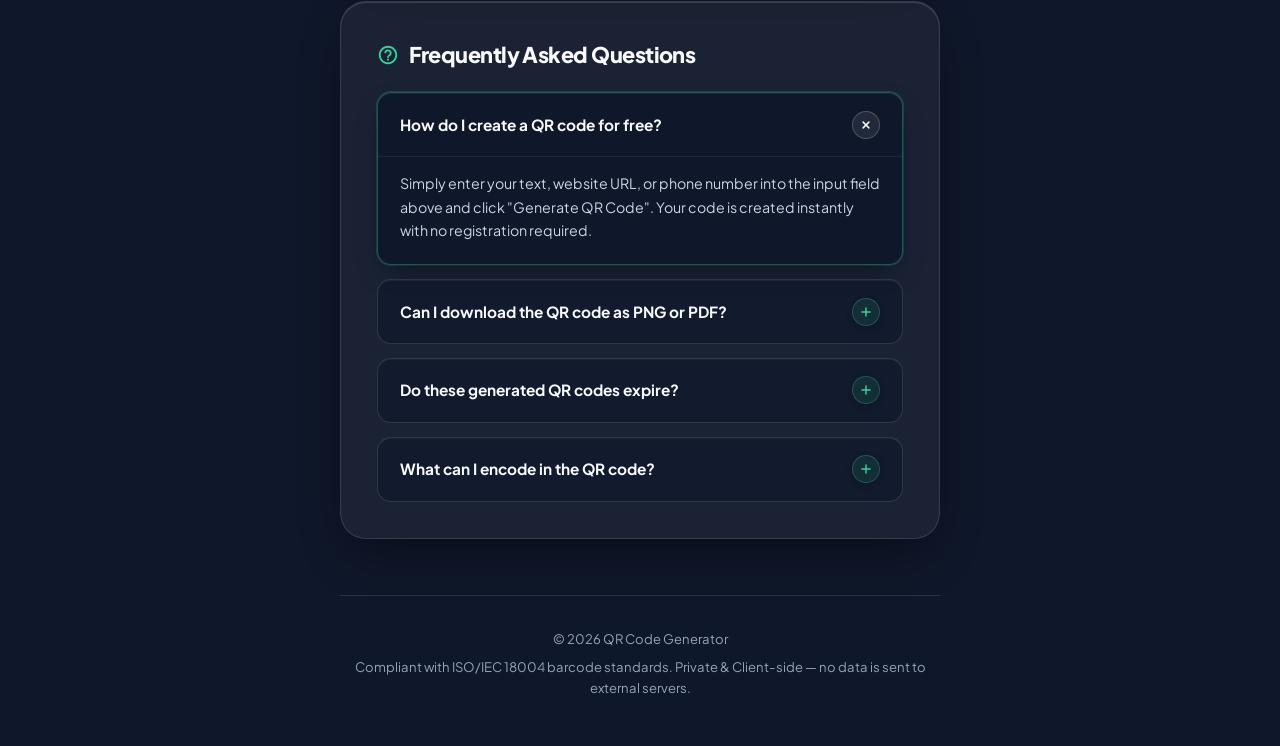
==== commit c4f3cc88: "new-changes ......." ====
--- a/index.html
+++ b/index.html
@@ -294,32 +294,72 @@
                     Frequently Asked Questions
                 </h2>
                 <div class="faq-list">
-                    <details class="faq-item" open>
-                        <summary class="faq-question">How do I create a QR code for free?</summary>
+                    <details class="faq-item" name="faq-accordion" open>
+                        <summary class="faq-question">
+                            <span class="faq-question-text">How do I create a QR code for free?</span>
+                            <span class="faq-icon" aria-hidden="true">
+                                <svg viewBox="0 0 24 24" fill="none" stroke="currentColor" stroke-width="2.5" stroke-linecap="round">
+                                    <line x1="12" y1="5" x2="12" y2="19"></line>
+                                    <line x1="5" y1="12" x2="19" y2="12"></line>
+                                </svg>
+                            </span>
+                        </summary>
                         <div class="faq-answer">
-                            Simply enter your text, website URL, or phone number into the input field above and click
-                            "Generate QR Code". Your code is created instantly with no registration required.
+                            <div class="faq-answer-inner">
+                                Simply enter your text, website URL, or phone number into the input field above and click
+                                "Generate QR Code". Your code is created instantly with no registration required.
+                            </div>
                         </div>
                     </details>
-                    <details class="faq-item">
-                        <summary class="faq-question">Can I download the QR code as PNG or PDF?</summary>
+                    <details class="faq-item" name="faq-accordion">
+                        <summary class="faq-question">
+                            <span class="faq-question-text">Can I download the QR code as PNG or PDF?</span>
+                            <span class="faq-icon" aria-hidden="true">
+                                <svg viewBox="0 0 24 24" fill="none" stroke="currentColor" stroke-width="2.5" stroke-linecap="round">
+                                    <line x1="12" y1="5" x2="12" y2="19"></line>
+                                    <line x1="5" y1="12" x2="19" y2="12"></line>
+                                </svg>
+                            </span>
+                        </summary>
                         <div class="faq-answer">
-                            Yes! Once generated, you can download your QR code as an ultra high-resolution 2048×2048
-                            raster PNG with solid white background, as a 2048×2048 transparent PNG without background (perfect for graphic design and merchandise), or as an A4 PDF document formatted for paper printing.
+                            <div class="faq-answer-inner">
+                                Yes! Once generated, you can download your QR code as an ultra high-resolution 2048×2048
+                                raster PNG with solid white background, as a 2048×2048 transparent PNG without background (perfect for graphic design and merchandise), or as an A4 PDF document formatted for paper printing.
+                            </div>
                         </div>
                     </details>
-                    <details class="faq-item">
-                        <summary class="faq-question">Do these generated QR codes expire?</summary>
+                    <details class="faq-item" name="faq-accordion">
+                        <summary class="faq-question">
+                            <span class="faq-question-text">Do these generated QR codes expire?</span>
+                            <span class="faq-icon" aria-hidden="true">
+                                <svg viewBox="0 0 24 24" fill="none" stroke="currentColor" stroke-width="2.5" stroke-linecap="round">
+                                    <line x1="12" y1="5" x2="12" y2="19"></line>
+                                    <line x1="5" y1="12" x2="19" y2="12"></line>
+                                </svg>
+                            </span>
+                        </summary>
                         <div class="faq-answer">
-                            No. These are static standard QR codes compliant with the ISO/IEC 18004 specification. They
-                            never expire and will work permanently as long as the encoded destination remains valid.
+                            <div class="faq-answer-inner">
+                                No. These are static standard QR codes compliant with the ISO/IEC 18004 specification. They
+                                never expire and will work permanently as long as the encoded destination remains valid.
+                            </div>
                         </div>
                     </details>
-                    <details class="faq-item">
-                        <summary class="faq-question">What can I encode in the QR code?</summary>
+                    <details class="faq-item" name="faq-accordion">
+                        <summary class="faq-question">
+                            <span class="faq-question-text">What can I encode in the QR code?</span>
+                            <span class="faq-icon" aria-hidden="true">
+                                <svg viewBox="0 0 24 24" fill="none" stroke="currentColor" stroke-width="2.5" stroke-linecap="round">
+                                    <line x1="12" y1="5" x2="12" y2="19"></line>
+                                    <line x1="5" y1="12" x2="19" y2="12"></line>
+                                </svg>
+                            </span>
+                        </summary>
                         <div class="faq-answer">
-                            You can encode website links (URLs), serial numbers, tracking identifiers, Wi-Fi
-                            credentials, email addresses, phone numbers, or any custom text up to 2,048 characters.
+                            <div class="faq-answer-inner">
+                                You can encode website links (URLs), serial numbers, tracking identifiers, Wi-Fi
+                                credentials, email addresses, phone numbers, or any custom text up to 2,048 characters.
+                            </div>
                         </div>
                     </details>
                 </div>
--- a/styles.css
+++ b/styles.css
@@ -53,6 +53,7 @@
     --ease-spring: cubic-bezier(0.16, 1, 0.3, 1);
     --ease-bounce: cubic-bezier(0.34, 1.56, 0.64, 1);
     --ease-smooth: cubic-bezier(0.4, 0, 0.2, 1);
+    --ease-tactile: cubic-bezier(0.2, 0.8, 0.2, 1);
 }
 
 /* --------------------------------------------------------------------------
@@ -269,13 +270,14 @@
     border-radius: var(--radius-xl);
     padding: clamp(1.35rem, 3.8vw, 2.25rem);
     box-shadow: var(--shadow-glass);
-    transition: border-color 0.3s ease, box-shadow 0.3s ease, transform 0.3s ease;
+    transition: border-color 0.35s ease, box-shadow 0.35s ease, transform 0.35s var(--ease-spring);
     animation: fadeInUp 0.55s var(--ease-spring) 0.08s both;
 }
 
 .main-card:hover {
     border-color: var(--border-glass-hover);
     box-shadow: var(--shadow-hover);
+    transform: translateY(-2px);
 }
 
 /* Form Structure */
@@ -315,7 +317,10 @@
     font-family: var(--font-sans);
     font-size: 1rem;
     outline: none;
-    transition: all 0.25s var(--ease-smooth);
+    transition: border-color 0.28s var(--ease-spring),
+        box-shadow 0.28s var(--ease-spring),
+        background 0.25s ease,
+        transform 0.28s var(--ease-spring);
     resize: vertical;
     min-height: 125px;
     line-height: 1.6;
@@ -324,13 +329,13 @@
 
 .input-field:hover {
     border-color: var(--border-glass-hover);
-    background: rgba(15, 23, 42, 0.72);
+    background: rgba(15, 23, 42, 0.75);
 }
 
 .input-field:focus {
     background: var(--input-glass-focus);
     border-color: var(--border-glass-focus);
-    box-shadow: 0 0 0 3px var(--accent-glow), inset 0 2px 4px rgba(0, 0, 0, 0.2);
+    box-shadow: 0 0 0 3.5px var(--accent-glow), 0 8px 24px -4px rgba(16, 185, 129, 0.2), inset 0 2px 4px rgba(0, 0, 0, 0.2);
     transform: translateY(-1px);
 }
 
@@ -423,8 +428,9 @@
 }
 
 .btn-primary:active:not(.is-loading) {
-    transform: translateY(0) scale(0.985) translateZ(0);
-    box-shadow: 0 4px 12px var(--accent-glow);
+    transform: translateY(1px) scale(0.978) translateZ(0);
+    box-shadow: 0 3px 10px var(--accent-glow);
+    transition-duration: 0.08s;
 }
 
 /* Button Default Content Container */
@@ -504,6 +510,7 @@
     0% {
         transform: rotate(0deg);
     }
+
     100% {
         transform: rotate(360deg);
     }
@@ -537,9 +544,11 @@
     0% {
         width: 0%;
     }
+
     45% {
         width: 68%;
     }
+
     100% {
         width: 100%;
     }
@@ -653,12 +662,15 @@
         transform: translate3d(0, 0, 0);
         opacity: 0;
     }
+
     15% {
         opacity: 0.9;
     }
+
     85% {
         opacity: 0.9;
     }
+
     100% {
         transform: translate3d(0, 240px, 0);
         opacity: 0;
@@ -852,7 +864,8 @@
 }
 
 .btn-download:active {
-    transform: translateY(0) scale(0.98);
+    transform: translateY(1px) scale(0.975);
+    transition-duration: 0.08s;
 }
 
 /* Compact Footer Navigation (Zero-Scroll Design) */
@@ -906,12 +919,13 @@
     border-radius: var(--radius-xl);
     padding: clamp(1.35rem, 4vw, 2.25rem);
     box-shadow: var(--shadow-glass);
-    transition: border-color 0.3s ease, box-shadow 0.3s ease, transform 0.3s ease;
+    transition: border-color 0.35s ease, box-shadow 0.35s ease, transform 0.35s var(--ease-spring);
 }
 
 .seo-card:hover {
     border-color: var(--border-glass-hover);
     box-shadow: var(--shadow-hover);
+    transform: translateY(-2px);
 }
 
 .seo-card h2 {
@@ -944,6 +958,11 @@
     display: flex;
     align-items: flex-start;
     gap: 1.1rem;
+    transition: transform 0.25s var(--ease-spring);
+}
+
+.step-item:hover {
+    transform: translateX(3px);
 }
 
 .step-num {
@@ -962,6 +981,14 @@
     flex-shrink: 0;
     margin-top: 2px;
     box-shadow: 0 2px 8px var(--accent-glow);
+    transition: transform 0.3s var(--ease-spring), background 0.25s ease, border-color 0.25s ease, box-shadow 0.25s ease;
+}
+
+.step-item:hover .step-num {
+    background: rgba(52, 211, 153, 0.22);
+    border-color: var(--accent-hover);
+    box-shadow: 0 0 14px var(--accent-glow);
+    transform: scale(1.08);
 }
 
 .step-info h3 {
@@ -989,14 +1016,18 @@
     border: 1px solid var(--border-glass);
     border-radius: var(--radius-md);
     padding: 1.25rem;
-    transition: all 0.25s var(--ease-smooth);
+    transition: transform 0.3s var(--ease-spring),
+        border-color 0.25s ease,
+        background 0.25s ease,
+        box-shadow 0.3s var(--ease-spring);
+    box-shadow: inset 0 1px 1px rgba(255, 255, 255, 0.04);
 }
 
 .feature-box:hover {
-    border-color: var(--border-glass-hover);
-    transform: translateY(-2px);
-    background: rgba(15, 23, 42, 0.8);
-    box-shadow: 0 8px 20px rgba(0, 0, 0, 0.25);
+    border-color: rgba(52, 211, 153, 0.35);
+    transform: translateY(-3px);
+    background: rgba(15, 23, 42, 0.82);
+    box-shadow: 0 12px 28px -6px rgba(0, 0, 0, 0.38), 0 0 16px rgba(16, 185, 129, 0.12), var(--glass-shine);
 }
 
 .feature-box h3 {
@@ -1014,6 +1045,11 @@
     height: 17px;
     fill: var(--accent-hover);
     flex-shrink: 0;
+    transition: transform 0.25s var(--ease-spring);
+}
+
+.feature-box:hover h3 svg {
+    transform: scale(1.15) rotate(4deg);
 }
 
 .feature-box p {
@@ -1022,7 +1058,7 @@
     line-height: 1.55;
 }
 
-/* FAQ Accordions with Smooth Chevron Animation */
+/* FAQ Accordions with Sleek Spring Physics */
 .faq-list {
     display: flex;
     flex-direction: column;
@@ -1034,17 +1070,30 @@
     border: 1px solid var(--border-glass);
     border-radius: var(--radius-md);
     overflow: hidden;
-    transition: border-color 0.25s ease, background 0.25s ease;
+    transition: border-color 0.3s var(--ease-spring),
+        background 0.3s var(--ease-spring),
+        box-shadow 0.3s var(--ease-spring),
+        transform 0.3s var(--ease-spring);
+    box-shadow: inset 0 1px 1px rgba(255, 255, 255, 0.05);
+}
+
+.faq-item:hover {
+    border-color: var(--border-glass-hover);
+    background: rgba(15, 23, 42, 0.78);
+    transform: translateY(-1px);
 }
 
 .faq-item[open] {
     border-color: var(--accent-border);
-    background: rgba(15, 23, 42, 0.8);
+    background: rgba(15, 23, 42, 0.9);
+    box-shadow: 0 12px 28px -8px rgba(0, 0, 0, 0.45),
+        0 0 0 1px rgba(52, 211, 153, 0.2),
+        inset 0 1px 1px rgba(255, 255, 255, 0.08);
 }
 
 .faq-question {
-    padding: 1.1rem 1.25rem;
-    font-size: 0.94rem;
+    padding: 1.1rem 1.35rem;
+    font-size: 0.96rem;
     font-weight: 700;
     color: var(--text-primary);
     cursor: pointer;
@@ -1052,54 +1101,97 @@
     display: flex;
     align-items: center;
     justify-content: space-between;
+    gap: 1rem;
     user-select: none;
-    min-height: 48px;
-    transition: color 0.2s ease;
-}
-
-.faq-question:hover {
+    -webkit-user-select: none;
+    min-height: 52px;
+    outline: none;
+    transition: color 0.25s ease, background 0.25s ease;
+}
+
+.faq-question:focus-visible {
+    outline: 2px solid var(--accent-hover);
+    outline-offset: -2px;
+}
+
+.faq-question::-webkit-details-marker,
+.faq-question::marker {
+    display: none;
+    content: "";
+}
+
+.faq-question-text {
+    flex: 1;
+    min-width: 0;
+    line-height: 1.45;
+    word-break: break-word;
+    overflow-wrap: break-word;
+}
+
+.faq-question:hover .faq-question-text {
     color: var(--accent-hover);
 }
 
-.faq-question::-webkit-details-marker {
-    display: none;
-}
-
-.faq-question::after {
-    content: '+';
-    font-family: var(--font-mono);
-    font-size: 1.25rem;
-    font-weight: 600;
+.faq-icon {
+    width: 28px;
+    height: 28px;
+    border-radius: 50%;
+    background: rgba(52, 211, 153, 0.1);
+    border: 1px solid rgba(52, 211, 153, 0.25);
     color: var(--accent-hover);
-    transition: transform 0.25s var(--ease-spring);
-    line-height: 1;
-}
-
-.faq-item[open] .faq-question::after {
+    display: inline-flex;
+    align-items: center;
+    justify-content: center;
+    flex-shrink: 0;
+    transition: transform 0.35s var(--ease-spring),
+        background 0.25s ease,
+        border-color 0.25s ease,
+        color 0.25s ease,
+        box-shadow 0.25s ease;
+    box-shadow: 0 2px 6px rgba(0, 0, 0, 0.2);
+}
+
+.faq-icon svg {
+    width: 14px;
+    height: 14px;
+    stroke: currentColor;
+    stroke-width: 2.5;
+    transition: transform 0.35s var(--ease-spring);
+}
+
+.faq-question:hover .faq-icon {
+    background: rgba(52, 211, 153, 0.18);
+    border-color: rgba(52, 211, 153, 0.45);
+    box-shadow: 0 0 10px var(--accent-glow);
+    transform: scale(1.06);
+}
+
+.faq-item[open] .faq-icon {
     transform: rotate(45deg);
-    color: var(--text-muted);
+    background: rgba(255, 255, 255, 0.08);
+    border-color: rgba(255, 255, 255, 0.2);
+    color: var(--text-primary);
+    box-shadow: none;
+}
+
+.faq-item[open] .faq-question:hover .faq-icon {
+    transform: rotate(45deg) scale(1.08);
+    background: rgba(255, 255, 255, 0.14);
 }
 
 .faq-answer {
-    padding: 0 1.25rem 1.25rem 1.25rem;
-    font-size: 0.88rem;
+    overflow: hidden;
+}
+
+.faq-answer-inner {
+    padding: 0 1.35rem 1.35rem 1.35rem;
+    font-size: 0.89rem;
     color: var(--text-secondary);
     line-height: 1.65;
-    border-top: 1px solid rgba(255, 255, 255, 0.05);
-    padding-top: 0.85rem;
-    animation: accordionFade 0.25s ease-out;
-}
-
-@keyframes accordionFade {
-    from {
-        opacity: 0;
-        transform: translateY(-4px);
-    }
-
-    to {
-        opacity: 1;
-        transform: translateY(0);
-    }
+    border-top: 1px solid rgba(255, 255, 255, 0.06);
+    padding-top: 0.95rem;
+    word-break: break-word;
+    overflow-wrap: break-word;
 }
 
 /* SEO Footer */
@@ -1176,6 +1268,7 @@
    Responsive Adaptations & Mobile Hardware Performance
    ========================================================================== */
 @media (max-width: 640px) {
+
     /* Prevent heavy GPU fill-rate throttling on Firefox Mobile */
     body::before,
     body::after {
@@ -1283,14 +1376,35 @@
         line-height: 1.45;
     }
 
+    .faq-list {
+        gap: 0.75rem;
+    }
+
+    .faq-item {
+        border-radius: var(--radius-sm);
+    }
+
     .faq-question {
-        font-size: 0.9rem;
-        padding: 0.85rem 0;
-    }
-
-    .faq-answer p {
-        font-size: 0.83rem;
-        line-height: 1.5;
+        font-size: 0.91rem;
+        padding: 0.95rem 1.1rem;
+        gap: 0.75rem;
+        min-height: 48px;
+    }
+
+    .faq-icon {
+        width: 26px;
+        height: 26px;
+    }
+
+    .faq-icon svg {
+        width: 13px;
+        height: 13px;
+    }
+
+    .faq-answer-inner {
+        padding: 0.85rem 1.1rem 1.1rem 1.1rem;
+        font-size: 0.85rem;
+        line-height: 1.55;
     }
 
     .download-actions {
@@ -1327,6 +1441,21 @@
 
     .app-header p {
         font-size: 0.82rem;
+    }
+
+    .faq-question {
+        font-size: 0.86rem;
+        padding: 0.85rem 0.85rem;
+        gap: 0.55rem;
+    }
+
+    .faq-answer-inner {
+        padding: 0.75rem 0.85rem 0.95rem 0.85rem;
+        font-size: 0.82rem;
+    }
+
+    .seo-footer {
+        padding-bottom: 1rem;
     }
 }
 
